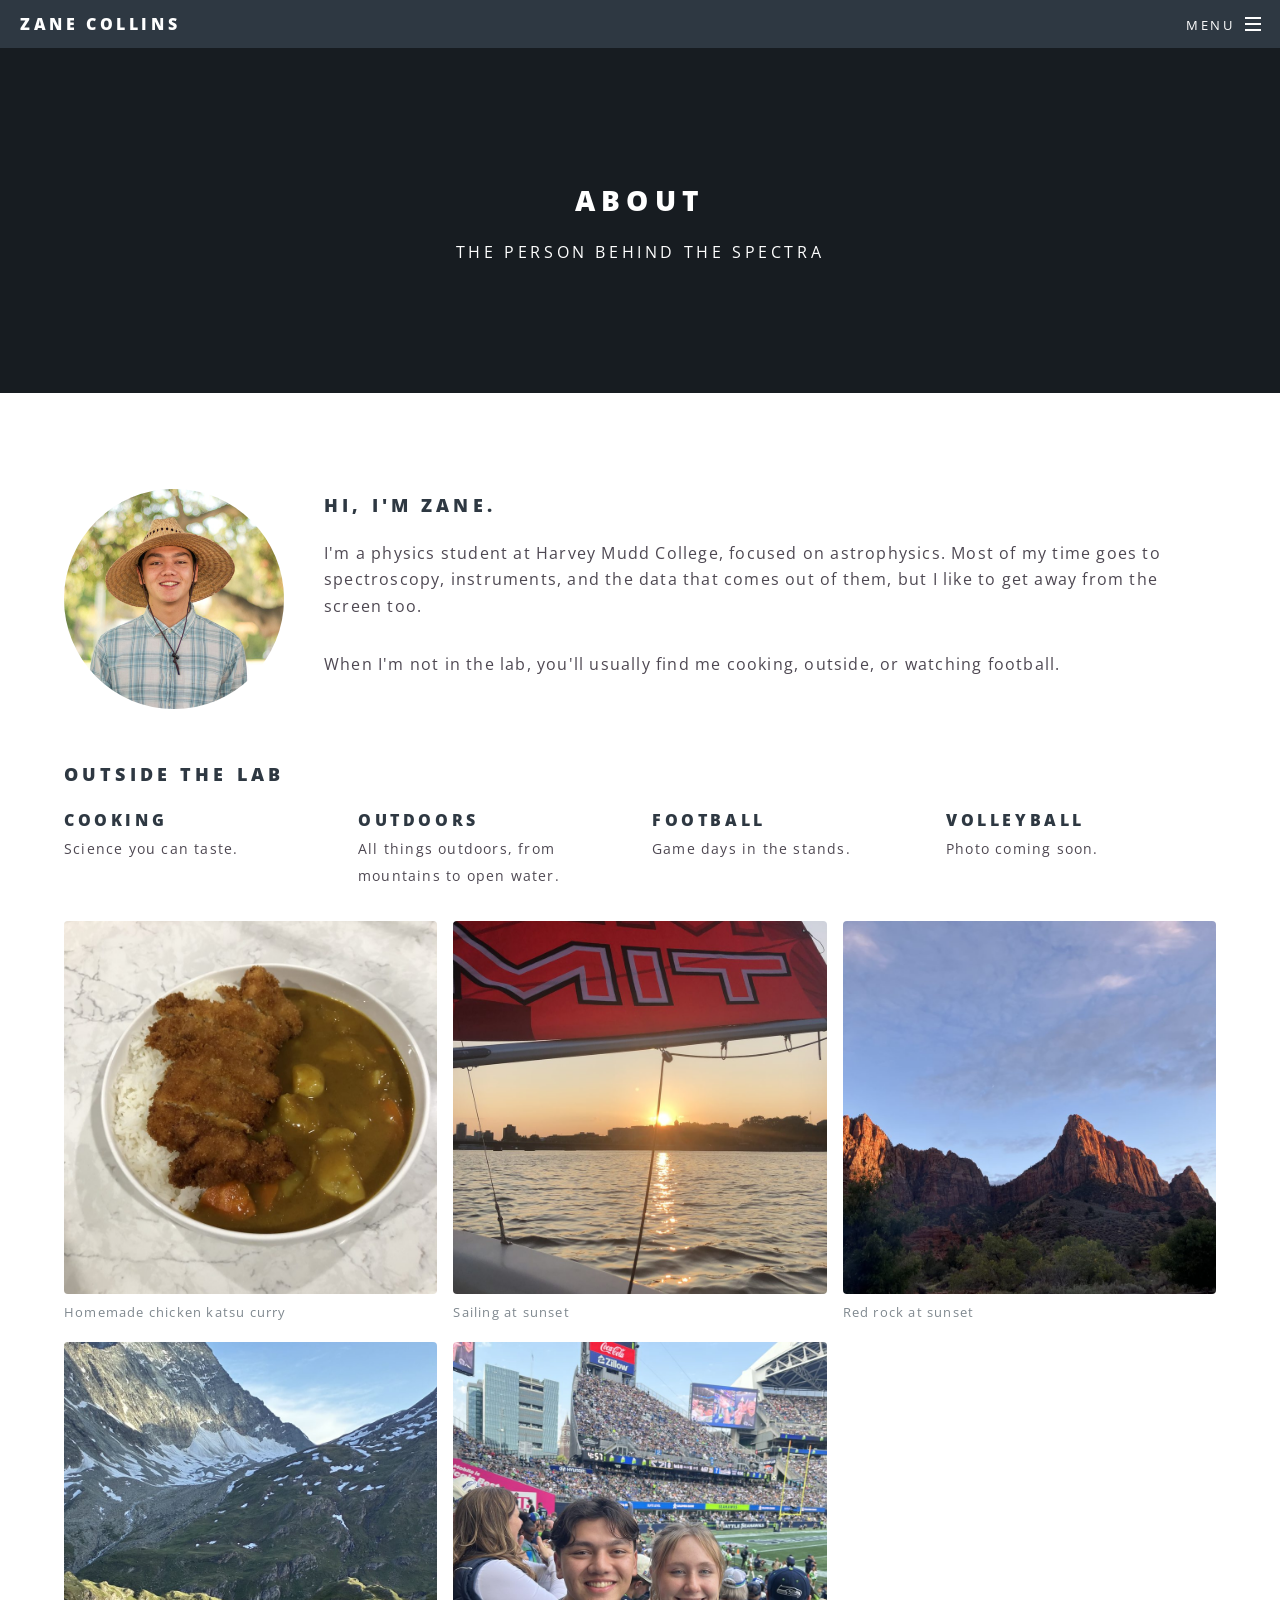
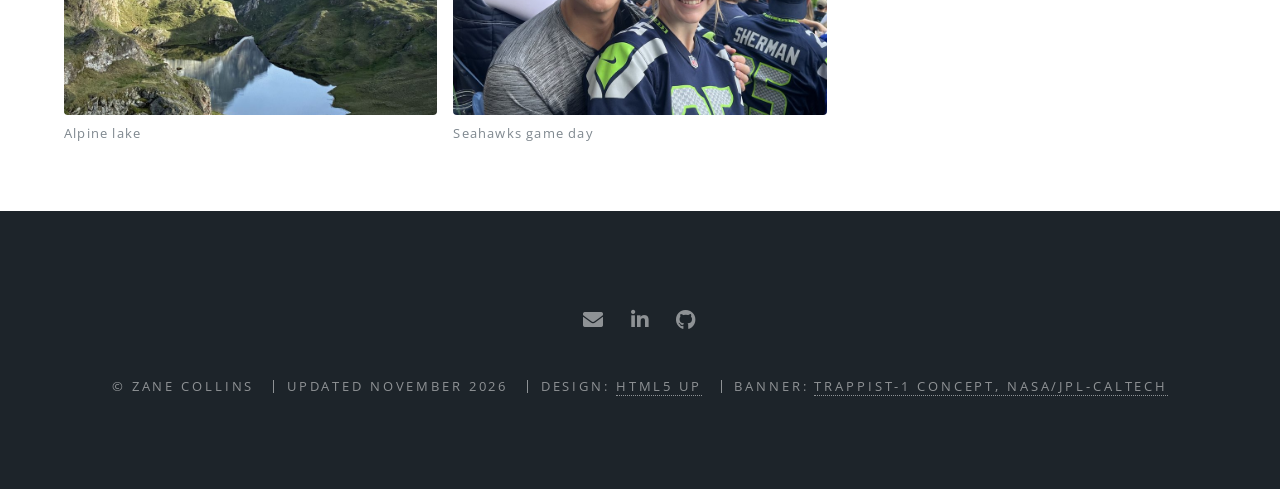
==== about.html @ 80c278b3 "Add About page with headshot, hobbies, and personal photos Co-Authored-By: Claude Opus 5.5 <noreply@" ====
<!DOCTYPE HTML>
<!--
	Spectral by HTML5 UP
	html5up.net | @ajlkn
	Free for personal and commercial use under the CCA 3.0 license (html5up.net/license)
-->
<html lang="en">
	<head>
		<title>About | Zane Collins</title>
		<meta charset="utf-8" />
		<meta name="viewport" content="width=device-width, initial-scale=1" />
		<meta name="description" content="Zane Collins: physics student at Harvey Mudd College. Research and hands-on projects in spectroscopy, instrumentation, and astronomical data analysis." />
		<link rel="stylesheet" href="assets/css/main.css" />
		<link rel="stylesheet" href="assets/css/custom.css" />
		<noscript><link rel="stylesheet" href="assets/css/noscript.css" /></noscript>
	</head>
	<body class="is-preload">

		<div id="page-wrapper">

			<header id="header">
				<h1><a href="index.html">Zane Collins</a></h1>
				<nav id="nav">
					<ul>
						<li class="special">
							<a href="#menu" class="menuToggle"><span>Menu</span></a>
							<div id="menu">
								<ul>
									<li><a href="index.html">Home</a></li>
									<li><a href="about.html">About</a></li>
									<li><a href="research.html">Research</a></li>
									<li><a href="projects.html">Projects</a></li>
									<li><a href="research.html#publications">Publications</a></li>
									<li><a href="projects.html#skills">Skills</a></li>
									<li><a href="files/Zane_Collins_Resume.pdf">Resume (PDF)</a></li>
									<li><a href="index.html#cta">Contact</a></li>
								</ul>
							</div>
						</li>
					</ul>
				</nav>
			</header>

			<article id="main">
				<header>
					<h2>About</h2>
					<p>The person behind the spectra</p>
				</header>
				<section class="wrapper style5">
					<div class="inner">

						<div class="about-intro">
							<span class="image headshot"><img src="img/about/headshot.jpg" alt="Zane Collins" /></span>
							<div>
								<h3>Hi, I'm Zane.</h3>
								<p>I'm a physics student at Harvey Mudd College, focused on astrophysics. Most of my time goes to spectroscopy, instruments, and the data that comes out of them, but I like to get away from the screen too.</p>
								<p>When I'm not in the lab, you'll usually find me cooking, outside, or watching football.</p>
							</div>
						</div>

						<h3>Outside the lab</h3>
						<div class="hobbies">
							<div><h4>Cooking</h4><p>Science you can taste.</p></div>
							<div><h4>Outdoors</h4><p>All things outdoors, from mountains to open water.</p></div>
							<div><h4>Football</h4><p>Game days in the stands.</p></div>
							<div><h4>Volleyball</h4><p>Photo coming soon.</p></div>
						</div>

						<div class="gallery">
							<figure><img src="img/about/katsu-curry.jpg" alt="Homemade chicken katsu curry over rice" /><figcaption>Homemade chicken katsu curry</figcaption></figure>
							<figure><img src="img/about/sailing.jpg" alt="Sailing at sunset" /><figcaption>Sailing at sunset</figcaption></figure>
							<figure><img src="img/about/sunset-peaks.jpg" alt="Red rock peaks at sunset" /><figcaption>Red rock at sunset</figcaption></figure>
							<figure><img src="img/about/alpine-lake.jpg" alt="Alpine lake below a snowy peak" /><figcaption>Alpine lake</figcaption></figure>
							<figure><img style="object-position: 40% 100%" src="img/about/football.jpg" alt="At a Seahawks game" /><figcaption>Seahawks game day</figcaption></figure>
						</div>

					</div>
				</section>
			</article>

		<!-- Footer -->
			<footer id="footer">
				<ul class="icons">
					<li><a href="mailto:zacollins@g.hmc.edu" class="icon solid fa-envelope"><span class="label">Email</span></a></li>
					<li><a href="https://www.linkedin.com/in/zanebcollins" class="icon brands fa-linkedin-in"><span class="label">LinkedIn</span></a></li>
					<li><a href="https://github.com/zanecollins" class="icon brands fa-github"><span class="label">GitHub</span></a></li>
				</ul>
				<ul class="copyright">
					<li>&copy; Zane Collins</li>
					<li>Updated November 2026</li>
					<li>Design: <a href="http://html5up.net">HTML5 UP</a></li>
					<li>Banner: <a href="https://images.nasa.gov/details/PIA21751">TRAPPIST-1 concept, NASA/JPL-Caltech</a></li>
				</ul>
			</footer>

		</div>

		<script src="assets/js/jquery.min.js"></script>
		<script src="assets/js/jquery.scrollex.min.js"></script>
		<script src="assets/js/jquery.scrolly.min.js"></script>
		<script src="assets/js/browser.min.js"></script>
		<script src="assets/js/breakpoints.min.js"></script>
		<script src="assets/js/util.js"></script>
		<script src="assets/js/main.js"></script>

	</body>
</html>
---- assets/css/main.css ----
@import url(fontawesome-all.min.css);
@import url("https://fonts.googleapis.com/css?family=Open+Sans:400,400italic,600,600italic,800,800italic");

/*
	Spectral by HTML5 UP
	html5up.net | @ajlkn
	Free for personal and commercial use under the CCA 3.0 license (html5up.net/license)
*/

html,
body,
div,
span,
applet,
object,
iframe,
h1,
h2,
h3,
h4,
h5,
h6,
p,
blockquote,
pre,
a,
abbr,
acronym,
address,
big,
cite,
code,
del,
dfn,
em,
img,
ins,
kbd,
q,
s,
samp,
small,
strike,
strong,
sub,
sup,
tt,
var,
b,
u,
i,
center,
dl,
dt,
dd,
ol,
ul,
li,
fieldset,
form,
label,
legend,
table,
caption,
tbody,
tfoot,
thead,
tr,
th,
td,
article,
aside,
canvas,
details,
embed,
figure,
figcaption,
footer,
header,
hgroup,
menu,
nav,
output,
ruby,
section,
summary,
time,
mark,
audio,
video {
	margin: 0;
	padding: 0;
	border: 0;
	font-size: 100%;
	font: inherit;
	vertical-align: baseline;
}

article,
aside,
details,
figcaption,
figure,
footer,
header,
hgroup,
menu,
nav,
section {
	display: block;
}

body {
	line-height: 1;
}

ol,
ul {
	list-style: none;
}

blockquote,
q {
	quotes: none;
}

blockquote:before,
blockquote:after,
q:before,
q:after {
	content: '';
	content: none;
}

table {
	border-collapse: collapse;
	border-spacing: 0;
}

body {
	-webkit-text-size-adjust: none;
}

mark {
	background-color: transparent;
	color: inherit;
}

input::-moz-focus-inner {
	border: 0;
	padding: 0;
}

input,
select,
textarea {
	-moz-appearance: none;
	-webkit-appearance: none;
	-ms-appearance: none;
	appearance: none;
}

/* Basic */

@-ms-viewport {
	width: device-width;
}

html {
	box-sizing: border-box;
}

*,
*:before,
*:after {
	box-sizing: inherit;
}

body {
	background: #2e3842;
}

body.is-preload *,
body.is-preload *:before,
body.is-preload *:after {
	-moz-animation: none !important;
	-webkit-animation: none !important;
	-ms-animation: none !important;
	animation: none !important;
	-moz-transition: none !important;
	-webkit-transition: none !important;
	-ms-transition: none !important;
	transition: none !important;
}

body,
input,
select,
textarea {
	color: #fff;
	font-family: "Open Sans", Helvetica, sans-serif;
	font-size: 15pt;
	font-weight: 400;
	letter-spacing: 0.075em;
	line-height: 1.65em;
}

@media screen and (max-width: 1680px) {

	body,
	input,
	select,
	textarea {
		font-size: 13pt;
	}

}

@media screen and (max-width: 1280px) {

	body,
	input,
	select,
	textarea {
		font-size: 12pt;
	}

}

@media screen and (max-width: 736px) {

	body,
	input,
	select,
	textarea {
		font-size: 11pt;
		letter-spacing: 0.0375em;
	}

}

a {
	-moz-transition: color 0.2s ease, border-bottom-color 0.2s ease;
	-webkit-transition: color 0.2s ease, border-bottom-color 0.2s ease;
	-ms-transition: color 0.2s ease, border-bottom-color 0.2s ease;
	transition: color 0.2s ease, border-bottom-color 0.2s ease;
	border-bottom: dotted 1px;
	color: inherit;
	text-decoration: none;
}

a:hover {
	border-bottom-color: transparent;
}

strong,
b {
	color: #fff;
	font-weight: 600;
}

em,
i {
	font-style: italic;
}

p {
	margin: 0 0 2em 0;
}

h1,
h2,
h3,
h4,
h5,
h6 {
	color: #fff;
	font-weight: 800;
	letter-spacing: 0.225em;
	line-height: 1em;
	margin: 0 0 1em 0;
	text-transform: uppercase;
}

h1 a,
h2 a,
h3 a,
h4 a,
h5 a,
h6 a {
	color: inherit;
	text-decoration: none;
}

h2 {
	font-size: 1.35em;
	line-height: 1.75em;
}

@media screen and (max-width: 736px) {

	h2 {
		font-size: 1.1em;
		line-height: 1.65em;
	}

}

h3 {
	font-size: 1.15em;
	line-height: 1.75em;
}

@media screen and (max-width: 736px) {

	h3 {
		font-size: 1em;
		line-height: 1.65em;
	}

}

h4 {
	font-size: 1em;
	line-height: 1.5em;
}

h5 {
	font-size: 0.8em;
	line-height: 1.5em;
}

h6 {
	font-size: 0.7em;
	line-height: 1.5em;
}

sub {
	font-size: 0.8em;
	position: relative;
	top: 0.5em;
}

sup {
	font-size: 0.8em;
	position: relative;
	top: -0.5em;
}

hr {
	border: 0;
	border-bottom: solid 2px #fff;
	margin: 3em 0;
}

hr.major {
	margin: 4.5em 0;
}

blockquote {
	border-left: solid 4px #fff;
	font-style: italic;
	margin: 0 0 2em 0;
	padding: 0.5em 0 0.5em 2em;
}

code {
	background: rgba(144, 144, 144, 0.25);
	border-radius: 3px;
	font-family: "Courier New", monospace;
	font-size: 0.9em;
	letter-spacing: 0;
	margin: 0 0.25em;
	padding: 0.25em 0.65em;
}

pre {
	-webkit-overflow-scrolling: touch;
	font-family: "Courier New", monospace;
	font-size: 0.9em;
	margin: 0 0 2em 0;
}

pre code {
	display: block;
	line-height: 1.75em;
	padding: 1em 1.5em;
	overflow-x: auto;
}

.align-left {
	text-align: left;
}

.align-center {
	text-align: center;
}

.align-right {
	text-align: right;
}

/* Row */

.row {
	display: flex;
	flex-wrap: wrap;
	box-sizing: border-box;
	align-items: stretch;
}

.row>* {
	box-sizing: border-box;
}

.row.gtr-uniform>*> :last-child {
	margin-bottom: 0;
}

.row.aln-left {
	justify-content: flex-start;
}

.row.aln-center {
	justify-content: center;
}

.row.aln-right {
	justify-content: flex-end;
}

.row.aln-top {
	align-items: flex-start;
}

.row.aln-middle {
	align-items: center;
}

.row.aln-bottom {
	align-items: flex-end;
}

.row>.imp {
	order: -1;
}

.row>.col-1 {
	width: 8.33333%;
}

.row>.off-1 {
	margin-left: 8.33333%;
}

.row>.col-2 {
	width: 16.66667%;
}

.row>.off-2 {
	margin-left: 16.66667%;
}

.row>.col-3 {
	width: 25%;
}

.row>.off-3 {
	margin-left: 25%;
}

.row>.col-4 {
	width: 33.33333%;
}

.row>.off-4 {
	margin-left: 33.33333%;
}

.row>.col-5 {
	width: 41.66667%;
}

.row>.off-5 {
	margin-left: 41.66667%;
}

.row>.col-6 {
	width: 50%;
}

.row>.off-6 {
	margin-left: 50%;
}

.row>.col-7 {
	width: 58.33333%;
}

.row>.off-7 {
	margin-left: 58.33333%;
}

.row>.col-8 {
	width: 66.66667%;
}

.row>.off-8 {
	margin-left: 66.66667%;
}

.row>.col-9 {
	width: 75%;
}

.row>.off-9 {
	margin-left: 75%;
}

.row>.col-10 {
	width: 83.33333%;
}

.row>.off-10 {
	margin-left: 83.33333%;
}

.row>.col-11 {
	width: 91.66667%;
}

.row>.off-11 {
	margin-left: 91.66667%;
}

.row>.col-12 {
	width: 100%;
}

.row>.off-12 {
	margin-left: 100%;
}

.row.gtr-0 {
	margin-top: 0;
	margin-left: 0em;
}

.row.gtr-0>* {
	padding: 0 0 0 0em;
}

.row.gtr-0.gtr-uniform {
	margin-top: 0em;
}

.row.gtr-0.gtr-uniform>* {
	padding-top: 0em;
}

.row.gtr-25 {
	margin-top: 0;
	margin-left: -0.375em;
}

.row.gtr-25>* {
	padding: 0 0 0 0.375em;
}

.row.gtr-25.gtr-uniform {
	margin-top: -0.375em;
}

.row.gtr-25.gtr-uniform>* {
	padding-top: 0.375em;
}

.row.gtr-50 {
	margin-top: 0;
	margin-left: -0.75em;
}

.row.gtr-50>* {
	padding: 0 0 0 0.75em;
}

.row.gtr-50.gtr-uniform {
	margin-top: -0.75em;
}

.row.gtr-50.gtr-uniform>* {
	padding-top: 0.75em;
}

.row {
	margin-top: 0;
	margin-left: -1.5em;
}

.row>* {
	padding: 0 0 0 1.5em;
}

.row.gtr-uniform {
	margin-top: -1.5em;
}

.row.gtr-uniform>* {
	padding-top: 1.5em;
}

.row.gtr-150 {
	margin-top: 0;
	margin-left: -2.25em;
}

.row.gtr-150>* {
	padding: 0 0 0 2.25em;
}

.row.gtr-150.gtr-uniform {
	margin-top: -2.25em;
}

.row.gtr-150.gtr-uniform>* {
	padding-top: 2.25em;
}

.row.gtr-200 {
	margin-top: 0;
	margin-left: -3em;
}

.row.gtr-200>* {
	padding: 0 0 0 3em;
}

.row.gtr-200.gtr-uniform {
	margin-top: -3em;
}

.row.gtr-200.gtr-uniform>* {
	padding-top: 3em;
}

@media screen and (max-width: 1680px) {

	.row {
		display: flex;
		flex-wrap: wrap;
		box-sizing: border-box;
		align-items: stretch;
	}

	.row>* {
		box-sizing: border-box;
	}

	.row.gtr-uniform>*> :last-child {
		margin-bottom: 0;
	}

	.row.aln-left {
		justify-content: flex-start;
	}

	.row.aln-center {
		justify-content: center;
	}

	.row.aln-right {
		justify-content: flex-end;
	}

	.row.aln-top {
		align-items: flex-start;
	}

	.row.aln-middle {
		align-items: center;
	}

	.row.aln-bottom {
		align-items: flex-end;
	}

	.row>.imp-xlarge {
		order: -1;
	}

	.row>.col-1-xlarge {
		width: 8.33333%;
	}

	.row>.off-1-xlarge {
		margin-left: 8.33333%;
	}

	.row>.col-2-xlarge {
		width: 16.66667%;
	}

	.row>.off-2-xlarge {
		margin-left: 16.66667%;
	}

	.row>.col-3-xlarge {
		width: 25%;
	}

	.row>.off-3-xlarge {
		margin-left: 25%;
	}

	.row>.col-4-xlarge {
		width: 33.33333%;
	}

	.row>.off-4-xlarge {
		margin-left: 33.33333%;
	}

	.row>.col-5-xlarge {
		width: 41.66667%;
	}

	.row>.off-5-xlarge {
		margin-left: 41.66667%;
	}

	.row>.col-6-xlarge {
		width: 50%;
	}

	.row>.off-6-xlarge {
		margin-left: 50%;
	}

	.row>.col-7-xlarge {
		width: 58.33333%;
	}

	.row>.off-7-xlarge {
		margin-left: 58.33333%;
	}

	.row>.col-8-xlarge {
		width: 66.66667%;
	}

	.row>.off-8-xlarge {
		margin-left: 66.66667%;
	}

	.row>.col-9-xlarge {
		width: 75%;
	}

	.row>.off-9-xlarge {
		margin-left: 75%;
	}

	.row>.col-10-xlarge {
		width: 83.33333%;
	}

	.row>.off-10-xlarge {
		margin-left: 83.33333%;
	}

	.row>.col-11-xlarge {
		width: 91.66667%;
	}

	.row>.off-11-xlarge {
		margin-left: 91.66667%;
	}

	.row>.col-12-xlarge {
		width: 100%;
	}

	.row>.off-12-xlarge {
		margin-left: 100%;
	}

	.row.gtr-0 {
		margin-top: 0;
		margin-left: 0em;
	}

	.row.gtr-0>* {
		padding: 0 0 0 0em;
	}

	.row.gtr-0.gtr-uniform {
		margin-top: 0em;
	}

	.row.gtr-0.gtr-uniform>* {
		padding-top: 0em;
	}

	.row.gtr-25 {
		margin-top: 0;
		margin-left: -0.375em;
	}

	.row.gtr-25>* {
		padding: 0 0 0 0.375em;
	}

	.row.gtr-25.gtr-uniform {
		margin-top: -0.375em;
	}

	.row.gtr-25.gtr-uniform>* {
		padding-top: 0.375em;
	}

	.row.gtr-50 {
		margin-top: 0;
		margin-left: -0.75em;
	}

	.row.gtr-50>* {
		padding: 0 0 0 0.75em;
	}

	.row.gtr-50.gtr-uniform {
		margin-top: -0.75em;
	}

	.row.gtr-50.gtr-uniform>* {
		padding-top: 0.75em;
	}

	.row {
		margin-top: 0;
		margin-left: -1.5em;
	}

	.row>* {
		padding: 0 0 0 1.5em;
	}

	.row.gtr-uniform {
		margin-top: -1.5em;
	}

	.row.gtr-uniform>* {
		padding-top: 1.5em;
	}

	.row.gtr-150 {
		margin-top: 0;
		margin-left: -2.25em;
	}

	.row.gtr-150>* {
		padding: 0 0 0 2.25em;
	}

	.row.gtr-150.gtr-uniform {
		margin-top: -2.25em;
	}

	.row.gtr-150.gtr-uniform>* {
		padding-top: 2.25em;
	}

	.row.gtr-200 {
		margin-top: 0;
		margin-left: -3em;
	}

	.row.gtr-200>* {
		padding: 0 0 0 3em;
	}

	.row.gtr-200.gtr-uniform {
		margin-top: -3em;
	}

	.row.gtr-200.gtr-uniform>* {
		padding-top: 3em;
	}

}

@media screen and (max-width: 1280px) {

	.row {
		display: flex;
		flex-wrap: wrap;
		box-sizing: border-box;
		align-items: stretch;
	}

	.row>* {
		box-sizing: border-box;
	}

	.row.gtr-uniform>*> :last-child {
		margin-bottom: 0;
	}

	.row.aln-left {
		justify-content: flex-start;
	}

	.row.aln-center {
		justify-content: center;
	}

	.row.aln-right {
		justify-content: flex-end;
	}

	.row.aln-top {
		align-items: flex-start;
	}

	.row.aln-middle {
		align-items: center;
	}

	.row.aln-bottom {
		align-items: flex-end;
	}

	.row>.imp-large {
		order: -1;
	}

	.row>.col-1-large {
		width: 8.33333%;
	}

	.row>.off-1-large {
		margin-left: 8.33333%;
	}

	.row>.col-2-large {
		width: 16.66667%;
	}

	.row>.off-2-large {
		margin-left: 16.66667%;
	}

	.row>.col-3-large {
		width: 25%;
	}

	.row>.off-3-large {
		margin-left: 25%;
	}

	.row>.col-4-large {
		width: 33.33333%;
	}

	.row>.off-4-large {
		margin-left: 33.33333%;
	}

	.row>.col-5-large {
		width: 41.66667%;
	}

	.row>.off-5-large {
		margin-left: 41.66667%;
	}

	.row>.col-6-large {
		width: 50%;
	}

	.row>.off-6-large {
		margin-left: 50%;
	}

	.row>.col-7-large {
		width: 58.33333%;
	}

	.row>.off-7-large {
		margin-left: 58.33333%;
	}

	.row>.col-8-large {
		width: 66.66667%;
	}

	.row>.off-8-large {
		margin-left: 66.66667%;
	}

	.row>.col-9-large {
		width: 75%;
	}

	.row>.off-9-large {
		margin-left: 75%;
	}

	.row>.col-10-large {
		width: 83.33333%;
	}

	.row>.off-10-large {
		margin-left: 83.33333%;
	}

	.row>.col-11-large {
		width: 91.66667%;
	}

	.row>.off-11-large {
		margin-left: 91.66667%;
	}

	.row>.col-12-large {
		width: 100%;
	}

	.row>.off-12-large {
		margin-left: 100%;
	}

	.row.gtr-0 {
		margin-top: 0;
		margin-left: 0em;
	}

	.row.gtr-0>* {
		padding: 0 0 0 0em;
	}

	.row.gtr-0.gtr-uniform {
		margin-top: 0em;
	}

	.row.gtr-0.gtr-uniform>* {
		padding-top: 0em;
	}

	.row.gtr-25 {
		margin-top: 0;
		margin-left: -0.375em;
	}

	.row.gtr-25>* {
		padding: 0 0 0 0.375em;
	}

	.row.gtr-25.gtr-uniform {
		margin-top: -0.375em;
	}

	.row.gtr-25.gtr-uniform>* {
		padding-top: 0.375em;
	}

	.row.gtr-50 {
		margin-top: 0;
		margin-left: -0.75em;
	}

	.row.gtr-50>* {
		padding: 0 0 0 0.75em;
	}

	.row.gtr-50.gtr-uniform {
		margin-top: -0.75em;
	}

	.row.gtr-50.gtr-uniform>* {
		padding-top: 0.75em;
	}

	.row {
		margin-top: 0;
		margin-left: -1.5em;
	}

	.row>* {
		padding: 0 0 0 1.5em;
	}

	.row.gtr-uniform {
		margin-top: -1.5em;
	}

	.row.gtr-uniform>* {
		padding-top: 1.5em;
	}

	.row.gtr-150 {
		margin-top: 0;
		margin-left: -2.25em;
	}

	.row.gtr-150>* {
		padding: 0 0 0 2.25em;
	}

	.row.gtr-150.gtr-uniform {
		margin-top: -2.25em;
	}

	.row.gtr-150.gtr-uniform>* {
		padding-top: 2.25em;
	}

	.row.gtr-200 {
		margin-top: 0;
		margin-left: -3em;
	}

	.row.gtr-200>* {
		padding: 0 0 0 3em;
	}

	.row.gtr-200.gtr-uniform {
		margin-top: -3em;
	}

	.row.gtr-200.gtr-uniform>* {
		padding-top: 3em;
	}

}

@media screen and (max-width: 980px) {

	.row {
		display: flex;
		flex-wrap: wrap;
		box-sizing: border-box;
		align-items: stretch;
	}

	.row>* {
		box-sizing: border-box;
	}

	.row.gtr-uniform>*> :last-child {
		margin-bottom: 0;
	}

	.row.aln-left {
		justify-content: flex-start;
	}

	.row.aln-center {
		justify-content: center;
	}

	.row.aln-right {
		justify-content: flex-end;
	}

	.row.aln-top {
		align-items: flex-start;
	}

	.row.aln-middle {
		align-items: center;
	}

	.row.aln-bottom {
		align-items: flex-end;
	}

	.row>.imp-medium {
		order: -1;
	}

	.row>.col-1-medium {
		width: 8.33333%;
	}

	.row>.off-1-medium {
		margin-left: 8.33333%;
	}

	.row>.col-2-medium {
		width: 16.66667%;
	}

	.row>.off-2-medium {
		margin-left: 16.66667%;
	}

	.row>.col-3-medium {
		width: 25%;
	}

	.row>.off-3-medium {
		margin-left: 25%;
	}

	.row>.col-4-medium {
		width: 33.33333%;
	}

	.row>.off-4-medium {
		margin-left: 33.33333%;
	}

	.row>.col-5-medium {
		width: 41.66667%;
	}

	.row>.off-5-medium {
		margin-left: 41.66667%;
	}

	.row>.col-6-medium {
		width: 50%;
	}

	.row>.off-6-medium {
		margin-left: 50%;
	}

	.row>.col-7-medium {
		width: 58.33333%;
	}

	.row>.off-7-medium {
		margin-left: 58.33333%;
	}

	.row>.col-8-medium {
		width: 66.66667%;
	}

	.row>.off-8-medium {
		margin-left: 66.66667%;
	}

	.row>.col-9-medium {
		width: 75%;
	}

	.row>.off-9-medium {
		margin-left: 75%;
	}

	.row>.col-10-medium {
		width: 83.33333%;
	}

	.row>.off-10-medium {
		margin-left: 83.33333%;
	}

	.row>.col-11-medium {
		width: 91.66667%;
	}

	.row>.off-11-medium {
		margin-left: 91.66667%;
	}

	.row>.col-12-medium {
		width: 100%;
	}

	.row>.off-12-medium {
		margin-left: 100%;
	}

	.row.gtr-0 {
		margin-top: 0;
		margin-left: 0em;
	}

	.row.gtr-0>* {
		padding: 0 0 0 0em;
	}

	.row.gtr-0.gtr-uniform {
		margin-top: 0em;
	}

	.row.gtr-0.gtr-uniform>* {
		padding-top: 0em;
	}

	.row.gtr-25 {
		margin-top: 0;
		margin-left: -0.375em;
	}

	.row.gtr-25>* {
		padding: 0 0 0 0.375em;
	}

	.row.gtr-25.gtr-uniform {
		margin-top: -0.375em;
	}

	.row.gtr-25.gtr-uniform>* {
		padding-top: 0.375em;
	}

	.row.gtr-50 {
		margin-top: 0;
		margin-left: -0.75em;
	}

	.row.gtr-50>* {
		padding: 0 0 0 0.75em;
	}

	.row.gtr-50.gtr-uniform {
		margin-top: -0.75em;
	}

	.row.gtr-50.gtr-uniform>* {
		padding-top: 0.75em;
	}

	.row {
		margin-top: 0;
		margin-left: -1.5em;
	}

	.row>* {
		padding: 0 0 0 1.5em;
	}

	.row.gtr-uniform {
		margin-top: -1.5em;
	}

	.row.gtr-uniform>* {
		padding-top: 1.5em;
	}

	.row.gtr-150 {
		margin-top: 0;
		margin-left: -2.25em;
	}

	.row.gtr-150>* {
		padding: 0 0 0 2.25em;
	}

	.row.gtr-150.gtr-uniform {
		margin-top: -2.25em;
	}

	.row.gtr-150.gtr-uniform>* {
		padding-top: 2.25em;
	}

	.row.gtr-200 {
		margin-top: 0;
		margin-left: -3em;
	}

	.row.gtr-200>* {
		padding: 0 0 0 3em;
	}

	.row.gtr-200.gtr-uniform {
		margin-top: -3em;
	}

	.row.gtr-200.gtr-uniform>* {
		padding-top: 3em;
	}

}

@media screen and (max-width: 736px) {

	.row {
		display: flex;
		flex-wrap: wrap;
		box-sizing: border-box;
		align-items: stretch;
	}

	.row>* {
		box-sizing: border-box;
	}

	.row.gtr-uniform>*> :last-child {
		margin-bottom: 0;
	}

	.row.aln-left {
		justify-content: flex-start;
	}

	.row.aln-center {
		justify-content: center;
	}

	.row.aln-right {
		justify-content: flex-end;
	}

	.row.aln-top {
		align-items: flex-start;
	}

	.row.aln-middle {
		align-items: center;
	}

	.row.aln-bottom {
		align-items: flex-end;
	}

	.row>.imp-small {
		order: -1;
	}

	.row>.col-1-small {
		width: 8.33333%;
	}

	.row>.off-1-small {
		margin-left: 8.33333%;
	}

	.row>.col-2-small {
		width: 16.66667%;
	}

	.row>.off-2-small {
		margin-left: 16.66667%;
	}

	.row>.col-3-small {
		width: 25%;
	}

	.row>.off-3-small {
		margin-left: 25%;
	}

	.row>.col-4-small {
		width: 33.33333%;
	}

	.row>.off-4-small {
		margin-left: 33.33333%;
	}

	.row>.col-5-small {
		width: 41.66667%;
	}

	.row>.off-5-small {
		margin-left: 41.66667%;
	}

	.row>.col-6-small {
		width: 50%;
	}

	.row>.off-6-small {
		margin-left: 50%;
	}

	.row>.col-7-small {
		width: 58.33333%;
	}

	.row>.off-7-small {
		margin-left: 58.33333%;
	}

	.row>.col-8-small {
		width: 66.66667%;
	}

	.row>.off-8-small {
		margin-left: 66.66667%;
	}

	.row>.col-9-small {
		width: 75%;
	}

	.row>.off-9-small {
		margin-left: 75%;
	}

	.row>.col-10-small {
		width: 83.33333%;
	}

	.row>.off-10-small {
		margin-left: 83.33333%;
	}

	.row>.col-11-small {
		width: 91.66667%;
	}

	.row>.off-11-small {
		margin-left: 91.66667%;
	}

	.row>.col-12-small {
		width: 100%;
	}

	.row>.off-12-small {
		margin-left: 100%;
	}

	.row.gtr-0 {
		margin-top: 0;
		margin-left: 0em;
	}

	.row.gtr-0>* {
		padding: 0 0 0 0em;
	}

	.row.gtr-0.gtr-uniform {
		margin-top: 0em;
	}

	.row.gtr-0.gtr-uniform>* {
		padding-top: 0em;
	}

	.row.gtr-25 {
		margin-top: 0;
		margin-left: -0.375em;
	}

	.row.gtr-25>* {
		padding: 0 0 0 0.375em;
	}

	.row.gtr-25.gtr-uniform {
		margin-top: -0.375em;
	}

	.row.gtr-25.gtr-uniform>* {
		padding-top: 0.375em;
	}

	.row.gtr-50 {
		margin-top: 0;
		margin-left: -0.75em;
	}

	.row.gtr-50>* {
		padding: 0 0 0 0.75em;
	}

	.row.gtr-50.gtr-uniform {
		margin-top: -0.75em;
	}

	.row.gtr-50.gtr-uniform>* {
		padding-top: 0.75em;
	}

	.row {
		margin-top: 0;
		margin-left: -1.5em;
	}

	.row>* {
		padding: 0 0 0 1.5em;
	}

	.row.gtr-uniform {
		margin-top: -1.5em;
	}

	.row.gtr-uniform>* {
		padding-top: 1.5em;
	}

	.row.gtr-150 {
		margin-top: 0;
		margin-left: -2.25em;
	}

	.row.gtr-150>* {
		padding: 0 0 0 2.25em;
	}

	.row.gtr-150.gtr-uniform {
		margin-top: -2.25em;
	}

	.row.gtr-150.gtr-uniform>* {
		padding-top: 2.25em;
	}

	.row.gtr-200 {
		margin-top: 0;
		margin-left: -3em;
	}

	.row.gtr-200>* {
		padding: 0 0 0 3em;
	}

	.row.gtr-200.gtr-uniform {
		margin-top: -3em;
	}

	.row.gtr-200.gtr-uniform>* {
		padding-top: 3em;
	}

}

@media screen and (max-width: 480px) {

	.row {
		display: flex;
		flex-wrap: wrap;
		box-sizing: border-box;
		align-items: stretch;
	}

	.row>* {
		box-sizing: border-box;
	}

	.row.gtr-uniform>*> :last-child {
		margin-bottom: 0;
	}

	.row.aln-left {
		justify-content: flex-start;
	}

	.row.aln-center {
		justify-content: center;
	}

	.row.aln-right {
		justify-content: flex-end;
	}

	.row.aln-top {
		align-items: flex-start;
	}

	.row.aln-middle {
		align-items: center;
	}

	.row.aln-bottom {
		align-items: flex-end;
	}

	.row>.imp-xsmall {
		order: -1;
	}

	.row>.col-1-xsmall {
		width: 8.33333%;
	}

	.row>.off-1-xsmall {
		margin-left: 8.33333%;
	}

	.row>.col-2-xsmall {
		width: 16.66667%;
	}

	.row>.off-2-xsmall {
		margin-left: 16.66667%;
	}

	.row>.col-3-xsmall {
		width: 25%;
	}

	.row>.off-3-xsmall {
		margin-left: 25%;
	}

	.row>.col-4-xsmall {
		width: 33.33333%;
	}

	.row>.off-4-xsmall {
		margin-left: 33.33333%;
	}

	.row>.col-5-xsmall {
		width: 41.66667%;
	}

	.row>.off-5-xsmall {
		margin-left: 41.66667%;
	}

	.row>.col-6-xsmall {
		width: 50%;
	}

	.row>.off-6-xsmall {
		margin-left: 50%;
	}

	.row>.col-7-xsmall {
		width: 58.33333%;
	}

	.row>.off-7-xsmall {
		margin-left: 58.33333%;
	}

	.row>.col-8-xsmall {
		width: 66.66667%;
	}

	.row>.off-8-xsmall {
		margin-left: 66.66667%;
	}

	.row>.col-9-xsmall {
		width: 75%;
	}

	.row>.off-9-xsmall {
		margin-left: 75%;
	}

	.row>.col-10-xsmall {
		width: 83.33333%;
	}

	.row>.off-10-xsmall {
		margin-left: 83.33333%;
	}

	.row>.col-11-xsmall {
		width: 91.66667%;
	}

	.row>.off-11-xsmall {
		margin-left: 91.66667%;
	}

	.row>.col-12-xsmall {
		width: 100%;
	}

	.row>.off-12-xsmall {
		margin-left: 100%;
	}

	.row.gtr-0 {
		margin-top: 0;
		margin-left: 0em;
	}

	.row.gtr-0>* {
		padding: 0 0 0 0em;
	}

	.row.gtr-0.gtr-uniform {
		margin-top: 0em;
	}

	.row.gtr-0.gtr-uniform>* {
		padding-top: 0em;
	}

	.row.gtr-25 {
		margin-top: 0;
		margin-left: -0.375em;
	}

	.row.gtr-25>* {
		padding: 0 0 0 0.375em;
	}

	.row.gtr-25.gtr-uniform {
		margin-top: -0.375em;
	}

	.row.gtr-25.gtr-uniform>* {
		padding-top: 0.375em;
	}

	.row.gtr-50 {
		margin-top: 0;
		margin-left: -0.75em;
	}

	.row.gtr-50>* {
		padding: 0 0 0 0.75em;
	}

	.row.gtr-50.gtr-uniform {
		margin-top: -0.75em;
	}

	.row.gtr-50.gtr-uniform>* {
		padding-top: 0.75em;
	}

	.row {
		margin-top: 0;
		margin-left: -1.5em;
	}

	.row>* {
		padding: 0 0 0 1.5em;
	}

	.row.gtr-uniform {
		margin-top: -1.5em;
	}

	.row.gtr-uniform>* {
		padding-top: 1.5em;
	}

	.row.gtr-150 {
		margin-top: 0;
		margin-left: -2.25em;
	}

	.row.gtr-150>* {
		padding: 0 0 0 2.25em;
	}

	.row.gtr-150.gtr-uniform {
		margin-top: -2.25em;
	}

	.row.gtr-150.gtr-uniform>* {
		padding-top: 2.25em;
	}

	.row.gtr-200 {
		margin-top: 0;
		margin-left: -3em;
	}

	.row.gtr-200>* {
		padding: 0 0 0 3em;
	}

	.row.gtr-200.gtr-uniform {
		margin-top: -3em;
	}

	.row.gtr-200.gtr-uniform>* {
		padding-top: 3em;
	}

}

/* Section/Article */

section.special,
article.special {
	text-align: center;
}

header p {
	color: rgba(255, 255, 255, 0.5);
	position: relative;
	top: -0.25em;
}

header h3+p {
	font-size: 1.1em;
}

header h4+p,
header h5+p,
header h6+p {
	font-size: 0.9em;
}

header.major {
	margin: 0 0 3.5em 0;
}

header.major h2,
header.major h3,
header.major h4,
header.major h5,
header.major h6 {
	border-bottom: solid 2px #fff;
	display: inline-block;
	padding-bottom: 1em;
	position: relative;
}

header.major h2:after,
header.major h3:after,
header.major h4:after,
header.major h5:after,
header.major h6:after {
	content: '';
	display: block;
	height: 1px;
}

header.major p {
	color: #fff;
	top: 0;
}

@media screen and (max-width: 736px) {

	header.major {
		margin: 0 0 2em 0;
	}

}

@media screen and (max-width: 980px) {

	header br {
		display: none;
	}

}

/* Form */

form {
	margin: 0 0 2em 0;
}

label {
	color: #fff;
	display: block;
	font-size: 0.9em;
	font-weight: 600;
	margin: 0 0 1em 0;
}

input[type="text"],
input[type="password"],
input[type="email"],
select,
textarea {
	-moz-appearance: none;
	-webkit-appearance: none;
	-ms-appearance: none;
	appearance: none;
	background-color: rgba(144, 144, 144, 0.25);
	border-radius: 3px;
	border: none;
	color: inherit;
	display: block;
	outline: 0;
	padding: 0 1em;
	text-decoration: none;
	width: 100%;
}

input[type="text"]:invalid,
input[type="password"]:invalid,
input[type="email"]:invalid,
select:invalid,
textarea:invalid {
	box-shadow: none;
}

input[type="text"]:focus,
input[type="password"]:focus,
input[type="email"]:focus,
select:focus,
textarea:focus {
	box-shadow: 0 0 0 2px #21b2a6;
}

select {
	background-size: 1.25em;
	background-repeat: no-repeat;
	background-position: calc(100% - 1em) center;
	height: 2.75em;
	padding-right: 2.75em;
	text-overflow: ellipsis;
}

select:focus::-ms-value {
	background-color: transparent;
}

select::-ms-expand {
	display: none;
}

input[type="text"],
input[type="password"],
input[type="email"],
select {
	height: 2.75em;
}

textarea {
	padding: 0.75em 1em;
}

input[type="checkbox"],
input[type="radio"] {
	-moz-appearance: none;
	-webkit-appearance: none;
	-ms-appearance: none;
	appearance: none;
	display: block;
	float: left;
	margin-right: -2em;
	opacity: 0;
	width: 1em;
	z-index: -1;
}

input[type="checkbox"]+label,
input[type="radio"]+label {
	text-decoration: none;
	color: #fff;
	cursor: pointer;
	display: inline-block;
	font-size: 1em;
	font-weight: 400;
	padding-left: 2.4em;
	padding-right: 0.75em;
	position: relative;
}

input[type="checkbox"]+label:before,
input[type="radio"]+label:before {
	-moz-osx-font-smoothing: grayscale;
	-webkit-font-smoothing: antialiased;
	display: inline-block;
	font-style: normal;
	font-variant: normal;
	text-rendering: auto;
	line-height: 1;
	text-transform: none !important;
	font-family: 'Font Awesome 5 Free';
	font-weight: 900;
}

input[type="checkbox"]+label:before,
input[type="radio"]+label:before {
	background: rgba(144, 144, 144, 0.25);
	border-radius: 3px;
	content: '';
	display: inline-block;
	font-size: 0.8em;
	height: 2.0625em;
	left: 0;
	line-height: 2.0625em;
	position: absolute;
	text-align: center;
	top: 0;
	width: 2.0625em;
}

input[type="checkbox"]:checked+label:before,
input[type="radio"]:checked+label:before {
	background: #2e3842;
	color: #fff;
	content: '\f00c';
}

input[type="checkbox"]:focus+label:before,
input[type="radio"]:focus+label:before {
	box-shadow: 0 0 0 2px #21b2a6;
}

input[type="checkbox"]+label:before {
	border-radius: 3px;
}

input[type="radio"]+label:before {
	border-radius: 100%;
}

::-webkit-input-placeholder {
	color: rgba(255, 255, 255, 0.5) !important;
	opacity: 1.0;
}

:-moz-placeholder {
	color: rgba(255, 255, 255, 0.5) !important;
	opacity: 1.0;
}

::-moz-placeholder {
	color: rgba(255, 255, 255, 0.5) !important;
	opacity: 1.0;
}

:-ms-input-placeholder {
	color: rgba(255, 255, 255, 0.5) !important;
	opacity: 1.0;
}

/* Box */

.box {
	border-radius: 3px;
	border: solid 2px #fff;
	margin-bottom: 2em;
	padding: 1.5em;
}

.box> :last-child,
.box> :last-child> :last-child,
.box> :last-child> :last-child> :last-child {
	margin-bottom: 0;
}

.box.alt {
	border: 0;
	border-radius: 0;
	padding: 0;
}

/* Icon */

.icon {
	text-decoration: none;
	border-bottom: none;
	position: relative;
}

.icon:before {
	-moz-osx-font-smoothing: grayscale;
	-webkit-font-smoothing: antialiased;
	display: inline-block;
	font-style: normal;
	font-variant: normal;
	text-rendering: auto;
	line-height: 1;
	text-transform: none !important;
	font-family: 'Font Awesome 5 Free';
	font-weight: 400;
}

.icon>.label {
	display: none;
}

.icon:before {
	line-height: inherit;
}

.icon.solid:before {
	font-weight: 900;
}

.icon.brands:before {
	font-family: 'Font Awesome 5 Brands';
}

.icon.major {
	-moz-transform: rotate(-45deg);
	-webkit-transform: rotate(-45deg);
	-ms-transform: rotate(-45deg);
	transform: rotate(-45deg);
	border-radius: 3px;
	border: solid 2px #fff;
	display: inline-block;
	font-size: 1.35em;
	height: calc(3em + 2px);
	line-height: 3em;
	text-align: center;
	width: calc(3em + 2px);
}

.icon.major:before {
	-moz-transform: rotate(45deg);
	-webkit-transform: rotate(45deg);
	-ms-transform: rotate(45deg);
	transform: rotate(45deg);
	display: inline-block;
	font-size: 1.5em;
}

@media screen and (max-width: 736px) {

	.icon.major {
		font-size: 1em;
	}

}

.icon.style1 {
	color: #00ffcc;
}

.icon.style2 {
	color: #00f0ff;
}

.icon.style3 {
	color: #76ddff;
}

/* Image */

.image {
	border-radius: 3px;
	border: 0;
	display: inline-block;
	position: relative;
}

.image img {
	border-radius: 3px;
	display: block;
}

.image.left {
	float: left;
	margin: 0 2em 2em 0;
	top: 0.25em;
}

.image.right {
	float: right;
	margin: 0 0 2em 2em;
	top: 0.25em;
}

.image.left,
.image.right {
	max-width: 40%;
}

.image.left img,
.image.right img {
	width: 100%;
}

.image.fit {
	display: block;
	margin: 0 0 2em 0;
	width: 100%;
}

.image.fit img {
	width: 100%;
}

/* List */

ol {
	list-style: decimal;
	margin: 0 0 2em 0;
	padding-left: 1.25em;
}

ol li {
	padding-left: 0.25em;
}

ul {
	list-style: disc;
	margin: 0 0 2em 0;
	padding-left: 1em;
}

ul li {
	padding-left: 0.5em;
}

ul.alt {
	list-style: none;
	padding-left: 0;
}

ul.alt li {
	border-top: solid 1px #fff;
	padding: 0.5em 0;
}

ul.alt li:first-child {
	border-top: 0;
	padding-top: 0;
}

dl {
	margin: 0 0 2em 0;
}

/* Actions */

ul.actions {
	display: -moz-flex;
	display: -webkit-flex;
	display: -ms-flex;
	display: flex;
	cursor: default;
	list-style: none;
	margin-left: -1em;
	padding-left: 0;
}

ul.actions li {
	padding: 0 0 0 1em;
	vertical-align: middle;
}

ul.actions.special {
	-moz-justify-content: center;
	-webkit-justify-content: center;
	-ms-justify-content: center;
	justify-content: center;
	width: 100%;
	margin-left: 0;
}

ul.actions.special li:first-child {
	padding-left: 0;
}

ul.actions.stacked {
	-moz-flex-direction: column;
	-webkit-flex-direction: column;
	-ms-flex-direction: column;
	flex-direction: column;
	margin-left: 0;
}

ul.actions.stacked li {
	padding: 1em 0 0 0;
}

ul.actions.stacked li:first-child {
	padding-top: 0;
}

ul.actions.fit {
	width: calc(100% + 1em);
}

ul.actions.fit li {
	-moz-flex-grow: 1;
	-webkit-flex-grow: 1;
	-ms-flex-grow: 1;
	flex-grow: 1;
	-moz-flex-shrink: 1;
	-webkit-flex-shrink: 1;
	-ms-flex-shrink: 1;
	flex-shrink: 1;
	width: 100%;
}

ul.actions.fit li>* {
	width: 100%;
}

ul.actions.fit.stacked {
	width: 100%;
}

@media screen and (max-width: 480px) {

	ul.actions:not(.fixed) {
		-moz-flex-direction: column;
		-webkit-flex-direction: column;
		-ms-flex-direction: column;
		flex-direction: column;
		margin-left: 0;
		width: 100% !important;
	}

	ul.actions:not(.fixed) li {
		-moz-flex-grow: 1;
		-webkit-flex-grow: 1;
		-ms-flex-grow: 1;
		flex-grow: 1;
		-moz-flex-shrink: 1;
		-webkit-flex-shrink: 1;
		-ms-flex-shrink: 1;
		flex-shrink: 1;
		padding: 1em 0 0 0;
		text-align: center;
		width: 100%;
	}

	ul.actions:not(.fixed) li>* {
		width: 100%;
	}

	ul.actions:not(.fixed) li:first-child {
		padding-top: 0;
	}

	ul.actions:not(.fixed) li input[type="submit"],
	ul.actions:not(.fixed) li input[type="reset"],
	ul.actions:not(.fixed) li input[type="button"],
	ul.actions:not(.fixed) li button,
	ul.actions:not(.fixed) li .button {
		width: 100%;
	}

	ul.actions:not(.fixed) li input[type="submit"].icon:before,
	ul.actions:not(.fixed) li input[type="reset"].icon:before,
	ul.actions:not(.fixed) li input[type="button"].icon:before,
	ul.actions:not(.fixed) li button.icon:before,
	ul.actions:not(.fixed) li .button.icon:before {
		margin-left: -0.5em;
	}

}

/* Icons */

ul.icons {
	cursor: default;
	list-style: none;
	padding-left: 0;
}

ul.icons li {
	display: inline-block;
	padding: 0 1em 0 0;
}

ul.icons li:last-child {
	padding-right: 0 !important;
}

ul.icons.major {
	padding: 1em 0;
}

ul.icons.major li {
	padding-right: 3.5em;
}

@media screen and (max-width: 736px) {

	ul.icons.major li {
		padding: 0 1em !important;
	}

}

/* Table */

.table-wrapper {
	-webkit-overflow-scrolling: touch;
	overflow-x: auto;
}

table {
	margin: 0 0 2em 0;
	width: 100%;
}

table tbody tr {
	border: solid 1px #fff;
	border-left: 0;
	border-right: 0;
}

table tbody tr:nth-child(2n + 1) {
	background-color: rgba(144, 144, 144, 0.25);
}

table td {
	padding: 0.75em 0.75em;
}

table th {
	color: #fff;
	font-size: 0.9em;
	font-weight: 600;
	padding: 0 0.75em 0.75em 0.75em;
	text-align: left;
}

table thead {
	border-bottom: solid 2px #fff;
}

table tfoot {
	border-top: solid 2px #fff;
}

table.alt {
	border-collapse: separate;
}

table.alt tbody tr td {
	border: solid 1px #fff;
	border-left-width: 0;
	border-top-width: 0;
}

table.alt tbody tr td:first-child {
	border-left-width: 1px;
}

table.alt tbody tr:first-child td {
	border-top-width: 1px;
}

table.alt thead {
	border-bottom: 0;
}

table.alt tfoot {
	border-top: 0;
}

/* Button */

input[type="submit"],
input[type="reset"],
input[type="button"],
button,
.button {
	-moz-appearance: none;
	-webkit-appearance: none;
	-ms-appearance: none;
	appearance: none;
	-moz-transition: background-color 0.2s ease-in-out, color 0.2s ease-in-out;
	-webkit-transition: background-color 0.2s ease-in-out, color 0.2s ease-in-out;
	-ms-transition: background-color 0.2s ease-in-out, color 0.2s ease-in-out;
	transition: background-color 0.2s ease-in-out, color 0.2s ease-in-out;
	background-color: transparent;
	border-radius: 3px;
	border: 0;
	box-shadow: inset 0 0 0 2px #fff;
	color: #fff;
	cursor: pointer;
	display: inline-block;
	font-size: 0.8em;
	font-weight: 600;
	height: 3.125em;
	letter-spacing: 0.225em;
	line-height: 3.125em;
	max-width: 30em;
	padding: 0 2.75em;
	text-align: center;
	text-decoration: none;
	text-transform: uppercase;
	white-space: nowrap;
	overflow: hidden;
	text-overflow: ellipsis;
}

input[type="submit"]:hover,
input[type="reset"]:hover,
input[type="button"]:hover,
button:hover,
.button:hover {
	background-color: rgba(144, 144, 144, 0.25);
}

input[type="submit"]:active,
input[type="reset"]:active,
input[type="button"]:active,
button:active,
.button:active {
	background-color: rgba(144, 144, 144, 0.5);
}

input[type="submit"].icon:before,
input[type="reset"].icon:before,
input[type="button"].icon:before,
button.icon:before,
.button.icon:before {
	margin-right: 0.5em;
}

input[type="submit"].fit,
input[type="reset"].fit,
input[type="button"].fit,
button.fit,
.button.fit {
	width: 100%;
}

input[type="submit"].small,
input[type="reset"].small,
input[type="button"].small,
button.small,
.button.small {
	font-size: 0.8em;
}

input[type="submit"].large,
input[type="reset"].large,
input[type="button"].large,
button.large,
.button.large {
	font-size: 1.35em;
}

input[type="submit"].primary,
input[type="reset"].primary,
input[type="button"].primary,
button.primary,
.button.primary {
	background-color: #ab3d2f;
	box-shadow: none !important;
	color: #ffffff !important;
}

input[type="submit"].primary:hover,
input[type="reset"].primary:hover,
input[type="button"].primary:hover,
button.primary:hover,
.button.primary:hover {
	background-color: #ef5e4a !important;
}

input[type="submit"].primary:active,
input[type="reset"].primary:active,
input[type="button"].primary:active,
button.primary:active,
.button.primary:active {
	background-color: #eb341c !important;
}

input[type="submit"].disabled,
input[type="submit"]:disabled,
input[type="reset"].disabled,
input[type="reset"]:disabled,
input[type="button"].disabled,
input[type="button"]:disabled,
button.disabled,
button:disabled,
.button.disabled,
.button:disabled {
	pointer-events: none;
	opacity: 0.25;
}

@media screen and (max-width: 736px) {

	input[type="submit"],
	input[type="reset"],
	input[type="button"],
	button,
	.button {
		height: 3.75em;
		line-height: 3.75em;
	}

}

/* Features */

.features {
	display: -moz-flex;
	display: -webkit-flex;
	display: -ms-flex;
	display: flex;
	-moz-flex-wrap: wrap;
	-webkit-flex-wrap: wrap;
	-ms-flex-wrap: wrap;
	flex-wrap: wrap;
	-moz-justify-content: center;
	-webkit-justify-content: center;
	-ms-justify-content: center;
	justify-content: center;
	list-style: none;
	padding: 0;
	width: 100%;
}

.features li {
	padding: 4em 4em 2em 6em;
	display: block;
	position: relative;
	text-align: left;
	width: 50%;
}

.features li:nth-child(1) {
	background-color: rgba(0, 0, 0, 0.05);
}

.features li:nth-child(2) {
	background-color: rgba(0, 0, 0, 0.10);
}

.features li:nth-child(3) {
	background-color: rgba(0, 0, 0, 0.15);
}

.features li:nth-child(4) {
	background-color: rgba(0, 0, 0, 0.20);
}

.features li:nth-child(5) {
	background-color: rgba(0, 0, 0, 0.25);
}

.features li:nth-child(6) {
	background-color: rgba(0, 0, 0, 0.30);
}

.features li:nth-child(7) {
	background-color: rgba(0, 0, 0, 0.35);
}

.features li:nth-child(8) {
	background-color: rgba(0, 0, 0, 0.45);
}

.features li:nth-child(9) {
	background-color: rgba(0, 0, 0, 0.50);
}

.features li:nth-child(10) {
	background-color: rgba(0, 0, 0, 0.55);
}


.features li:before {
	display: block;
	color: #00ffcc;
	position: absolute;
	left: 1.75em;
	top: 2.75em;
	font-size: 1.5em;
}

.features li:nth-child(1) {
	border-top-left-radius: 3px;
}

.features li:nth-child(2) {
	border-top-right-radius: 3px;
}

.features li:nth-last-child(1) {
	border-bottom-right-radius: 3px;
}

.features li:nth-last-child(2) {
	border-bottom-left-radius: 3px;
}

@media screen and (max-width: 980px) {

	.features li {
		padding: 3em 2em 1em 2em;
		text-align: center;
	}

	.features li:before {
		left: 0;
		margin: 0 0 1em 0;
		position: relative;
		top: 0;
	}

}

@media screen and (max-width: 736px) {

	.features li {
		padding: 3em 0 1em 0;
		background-color: transparent !important;
		border-top: solid 2px #fff;
		width: 100%;
	}

	.features li:first-child {
		border-top: 0;
	}

}

/* Spotlight */

.spotlight {
	-moz-align-items: center;
	-webkit-align-items: center;
	-ms-align-items: center;
	align-items: center;
	display: -moz-flex;
	display: -webkit-flex;
	display: -ms-flex;
	display: flex;
}

.spotlight .image {
	-moz-order: 1;
	-webkit-order: 1;
	-ms-order: 1;
	order: 1;
	border-radius: 0;
	width: 40%;
}

.spotlight .image img {
	border-radius: 0;
	width: 100%;
}

.spotlight .content {
	padding: 2em 4em 0.1em 4em;
	-moz-order: 2;
	-webkit-order: 2;
	-ms-order: 2;
	order: 2;
	max-width: 48em;
	width: 60%;
}

.spotlight:nth-child(2n) {
	-moz-flex-direction: row-reverse;
	-webkit-flex-direction: row-reverse;
	-ms-flex-direction: row-reverse;
	flex-direction: row-reverse;
}

.spotlight:nth-child(1) {
	background-color: rgba(0, 0, 0, 0.075);
}

.spotlight:nth-child(2) {
	background-color: rgba(0, 0, 0, 0.15);
}

.spotlight:nth-child(3) {
	background-color: rgba(0, 0, 0, 0.225);
}

.spotlight:nth-child(4) {
	background-color: rgba(0, 0, 0, 0.3);
}

.spotlight:nth-child(5) {
	background-color: rgba(0, 0, 0, 0.375);
}

.spotlight:nth-child(6) {
	background-color: rgba(0, 0, 0, 0.45);
}

.spotlight:nth-child(7) {
	background-color: rgba(0, 0, 0, 0.525);
}

.spotlight:nth-child(8) {
	background-color: rgba(0, 0, 0, 0.6);
}

.spotlight:nth-child(9) {
	background-color: rgba(0, 0, 0, 0.675);
}

.spotlight:nth-child(10) {
	background-color: rgba(0, 0, 0, 0.75);
}

@media screen and (max-width: 1280px) {

	.spotlight .image {
		width: 45%;
	}

	.spotlight .content {
		width: 55%;
	}

}

@media screen and (max-width: 980px) {

	.spotlight {
		display: block;
	}

	.spotlight br {
		display: none;
	}

	.spotlight .image {
		width: 100%;
	}

	.spotlight .content {
		padding: 4em 3em 2em 3em;
		max-width: none;
		text-align: center;
		width: 100%;
	}

}

@media screen and (max-width: 736px) {

	.spotlight .content {
		padding: 3em 2em 1em 2em;
	}

}

.spotlight .actions {
	margin-top: 1.5em;
}

/* Wrapper */

.wrapper {
	padding: 6em 0 4em 0;
}

.wrapper>.inner {
	width: 60em;
	margin: 0 auto;
}

@media screen and (max-width: 1280px) {

	.wrapper>.inner {
		width: 90%;
	}

}

@media screen and (max-width: 980px) {

	.wrapper>.inner {
		width: 100%;
	}

}

.wrapper.alt {
	padding: 0;
}

.wrapper.style1 {
	background-color: #21b2a6;
	color: #c8ece9;
}

.wrapper.style1 strong,
.wrapper.style1 b {
	color: #ffffff;
}

.wrapper.style1 h2,
.wrapper.style1 h3,
.wrapper.style1 h4,
.wrapper.style1 h5,
.wrapper.style1 h6 {
	color: #ffffff;
}

.wrapper.style1 hr {
	border-color: rgba(0, 0, 0, 0.125);
}

.wrapper.style1 blockquote {
	border-color: rgba(0, 0, 0, 0.125);
}

.wrapper.style1 code {
	background: rgba(255, 255, 255, 0.075);
}

.wrapper.style1 header p {
	color: #a6e0db;
}

.wrapper.style1 header.major h2,
.wrapper.style1 header.major h3,
.wrapper.style1 header.major h4,
.wrapper.style1 header.major h5,
.wrapper.style1 header.major h6 {
	border-color: rgba(0, 0, 0, 0.125);
}

.wrapper.style1 header.major p {
	color: #c8ece9;
}

.wrapper.style1 label {
	color: #ffffff;
}

.wrapper.style1 input[type="text"],
.wrapper.style1 input[type="password"],
.wrapper.style1 input[type="email"],
.wrapper.style1 select,
.wrapper.style1 textarea {
	background-color: rgba(255, 255, 255, 0.075);
}

.wrapper.style1 select {
	background-image: url("data:image/svg+xml;charset=utf8,%3Csvg xmlns='http://www.w3.org/2000/svg' width='40' height='40' preserveAspectRatio='none' viewBox='0 0 40 40'%3E%3Cpath d='M9.4,12.3l10.4,10.4l10.4-10.4c0.2-0.2,0.5-0.4,0.9-0.4c0.3,0,0.6,0.1,0.9,0.4l3.3,3.3c0.2,0.2,0.4,0.5,0.4,0.9 c0,0.4-0.1,0.6-0.4,0.9L20.7,31.9c-0.2,0.2-0.5,0.4-0.9,0.4c-0.3,0-0.6-0.1-0.9-0.4L4.3,17.3c-0.2-0.2-0.4-0.5-0.4-0.9 c0-0.4,0.1-0.6,0.4-0.9l3.3-3.3c0.2-0.2,0.5-0.4,0.9-0.4S9.1,12.1,9.4,12.3z' fill='rgba(0, 0, 0, 0.125)' /%3E%3C/svg%3E");
}

.wrapper.style1 select option {
	color: #ffffff;
	background: #21b2a6;
}

.wrapper.style1 input[type="checkbox"]+label,
.wrapper.style1 input[type="radio"]+label {
	color: #c8ece9;
}

.wrapper.style1 input[type="checkbox"]+label:before,
.wrapper.style1 input[type="radio"]+label:before {
	background: rgba(255, 255, 255, 0.075);
}

.wrapper.style1 input[type="checkbox"]:checked+label:before,
.wrapper.style1 input[type="radio"]:checked+label:before {
	background: #ffffff;
	color: #21b2a6;
}

.wrapper.style1 ::-webkit-input-placeholder {
	color: #a6e0db !important;
}

.wrapper.style1 :-moz-placeholder {
	color: #a6e0db !important;
}

.wrapper.style1 ::-moz-placeholder {
	color: #a6e0db !important;
}

.wrapper.style1 :-ms-input-placeholder {
	color: #a6e0db !important;
}

.wrapper.style1 .formerize-placeholder {
	color: #a6e0db !important;
}

.wrapper.style1 .icon.major {
	border-color: rgba(0, 0, 0, 0.125);
}

.wrapper.style1 ul.alt li {
	border-color: rgba(0, 0, 0, 0.125);
}

.wrapper.style1 table tbody tr {
	border-color: rgba(0, 0, 0, 0.125);
}

.wrapper.style1 table tbody tr:nth-child(2n + 1) {
	background-color: rgba(255, 255, 255, 0.075);
}

.wrapper.style1 table th {
	color: #ffffff;
}

.wrapper.style1 table thead {
	border-color: rgba(0, 0, 0, 0.125);
}

.wrapper.style1 table tfoot {
	border-color: rgba(0, 0, 0, 0.125);
}

.wrapper.style1 table.alt tbody tr td {
	border-color: rgba(0, 0, 0, 0.125);
}

.wrapper.style1 input[type="submit"],
.wrapper.style1 input[type="reset"],
.wrapper.style1 input[type="button"],
.wrapper.style1 button,
.wrapper.style1 .button {
	box-shadow: inset 0 0 0 2px rgba(0, 0, 0, 0.125);
	color: #ffffff;
}

.wrapper.style1 input[type="submit"]:hover,
.wrapper.style1 input[type="reset"]:hover,
.wrapper.style1 input[type="button"]:hover,
.wrapper.style1 button:hover,
.wrapper.style1 .button:hover {
	background-color: rgba(255, 255, 255, 0.075);
}

.wrapper.style1 input[type="submit"]:active,
.wrapper.style1 input[type="reset"]:active,
.wrapper.style1 input[type="button"]:active,
.wrapper.style1 button:active,
.wrapper.style1 .button:active {
	background-color: rgba(255, 255, 255, 0.2);
}

@media screen and (max-width: 736px) {

	.wrapper.style1 .features li {
		border-top-color: rgba(0, 0, 0, 0.125);
	}

}

.wrapper.style2 {
	background-color: #2e3842;
}

.wrapper.style3 {
	background-color: #6f72aa;
	color: #d3d4e4;
}

/*#505393*/

.wrapper.style3 strong,
.wrapper.style3 b {
	color: #ffffff;
}

.wrapper.style3 h2,
.wrapper.style3 h3,
.wrapper.style3 h4,
.wrapper.style3 h5,
.wrapper.style3 h6 {
	color: #ffffff;
}

.wrapper.style3 hr {
	border-color: rgba(0, 0, 0, 0.125);
}

.wrapper.style3 blockquote {
	border-color: rgba(0, 0, 0, 0.125);
}

.wrapper.style3 code {
	background: rgba(255, 255, 255, 0.075);
}

.wrapper.style3 header p {
	color: #b9bad4;
}

.wrapper.style3 header.major h2,
.wrapper.style3 header.major h3,
.wrapper.style3 header.major h4,
.wrapper.style3 header.major h5,
.wrapper.style3 header.major h6 {
	border-color: rgba(0, 0, 0, 0.125);
}

.wrapper.style3 header.major p {
	color: #d3d4e4;
}

.wrapper.style3 label {
	color: #ffffff;
}

.wrapper.style3 input[type="text"],
.wrapper.style3 input[type="password"],
.wrapper.style3 input[type="email"],
.wrapper.style3 select,
.wrapper.style3 textarea {
	background-color: rgba(255, 255, 255, 0.075);
}

.wrapper.style3 select {
	background-image: url("data:image/svg+xml;charset=utf8,%3Csvg xmlns='http://www.w3.org/2000/svg' width='40' height='40' preserveAspectRatio='none' viewBox='0 0 40 40'%3E%3Cpath d='M9.4,12.3l10.4,10.4l10.4-10.4c0.2-0.2,0.5-0.4,0.9-0.4c0.3,0,0.6,0.1,0.9,0.4l3.3,3.3c0.2,0.2,0.4,0.5,0.4,0.9 c0,0.4-0.1,0.6-0.4,0.9L20.7,31.9c-0.2,0.2-0.5,0.4-0.9,0.4c-0.3,0-0.6-0.1-0.9-0.4L4.3,17.3c-0.2-0.2-0.4-0.5-0.4-0.9 c0-0.4,0.1-0.6,0.4-0.9l3.3-3.3c0.2-0.2,0.5-0.4,0.9-0.4S9.1,12.1,9.4,12.3z' fill='rgba(0, 0, 0, 0.125)' /%3E%3C/svg%3E");
}

.wrapper.style3 select option {
	color: #ffffff;
	background: #505393;
}

.wrapper.style3 input[type="checkbox"]+label,
.wrapper.style3 input[type="radio"]+label {
	color: #d3d4e4;
}

.wrapper.style3 input[type="checkbox"]+label:before,
.wrapper.style3 input[type="radio"]+label:before {
	background: rgba(255, 255, 255, 0.075);
}

.wrapper.style3 input[type="checkbox"]:checked+label:before,
.wrapper.style3 input[type="radio"]:checked+label:before {
	background: #ffffff;
	color: #505393;
}

.wrapper.style3 ::-webkit-input-placeholder {
	color: #b9bad4 !important;
}

.wrapper.style3 :-moz-placeholder {
	color: #b9bad4 !important;
}

.wrapper.style3 ::-moz-placeholder {
	color: #b9bad4 !important;
}

.wrapper.style3 :-ms-input-placeholder {
	color: #b9bad4 !important;
}

.wrapper.style3 .formerize-placeholder {
	color: #b9bad4 !important;
}

.wrapper.style3 .icon.major {
	border-color: rgba(0, 0, 0, 0.125);
}

.wrapper.style3 ul.alt li {
	border-color: rgba(0, 0, 0, 0.125);
}

.wrapper.style3 table tbody tr {
	border-color: rgba(0, 0, 0, 0.125);
}

.wrapper.style3 table tbody tr:nth-child(2n + 1) {
	background-color: rgba(255, 255, 255, 0.075);
}

.wrapper.style3 table th {
	color: #ffffff;
}

.wrapper.style3 table thead {
	border-color: rgba(0, 0, 0, 0.125);
}

.wrapper.style3 table tfoot {
	border-color: rgba(0, 0, 0, 0.125);
}

.wrapper.style3 table.alt tbody tr td {
	border-color: rgba(0, 0, 0, 0.125);
}

.wrapper.style3 input[type="submit"],
.wrapper.style3 input[type="reset"],
.wrapper.style3 input[type="button"],
.wrapper.style3 button,
.wrapper.style3 .button {
	box-shadow: inset 0 0 0 2px rgba(0, 0, 0, 0.125);
	color: #ffffff;
}

.wrapper.style3 input[type="submit"]:hover,
.wrapper.style3 input[type="reset"]:hover,
.wrapper.style3 input[type="button"]:hover,
.wrapper.style3 button:hover,
.wrapper.style3 .button:hover {
	background-color: rgba(255, 255, 255, 0.075);
}

.wrapper.style3 input[type="submit"]:active,
.wrapper.style3 input[type="reset"]:active,
.wrapper.style3 input[type="button"]:active,
.wrapper.style3 button:active,
.wrapper.style3 .button:active {
	background-color: rgba(255, 255, 255, 0.2);
}

@media screen and (max-width: 736px) {

	.wrapper.style3 .features li {
		border-top-color: rgba(0, 0, 0, 0.125);
	}

}

.wrapper.style4 {
	background-color: transparent;
}

.wrapper.style5 {
	background-color: #ffffff;
	color: #4E4852;
}

.wrapper.style5 strong,
.wrapper.style5 b {
	color: #2E3842;
}

.wrapper.style5 h2,
.wrapper.style5 h3,
.wrapper.style5 h4,
.wrapper.style5 h5,
.wrapper.style5 h6 {
	color: #2E3842;
}

.wrapper.style5 hr {
	border-color: #dfdfdf;
}

.wrapper.style5 blockquote {
	border-color: #dfdfdf;
}

.wrapper.style5 code {
	background: rgba(0, 0, 0, 0.0375);
}

.wrapper.style5 header p {
	color: #8E8892;
}

.wrapper.style5 header.major h2,
.wrapper.style5 header.major h3,
.wrapper.style5 header.major h4,
.wrapper.style5 header.major h5,
.wrapper.style5 header.major h6 {
	border-color: #dfdfdf;
}

.wrapper.style5 header.major p {
	color: #4E4852;
}

.wrapper.style5 label {
	color: #2E3842;
}

.wrapper.style5 input[type="text"],
.wrapper.style5 input[type="password"],
.wrapper.style5 input[type="email"],
.wrapper.style5 select,
.wrapper.style5 textarea {
	background-color: rgba(0, 0, 0, 0.0375);
}

.wrapper.style5 select {
	background-image: url("data:image/svg+xml;charset=utf8,%3Csvg xmlns='http://www.w3.org/2000/svg' width='40' height='40' preserveAspectRatio='none' viewBox='0 0 40 40'%3E%3Cpath d='M9.4,12.3l10.4,10.4l10.4-10.4c0.2-0.2,0.5-0.4,0.9-0.4c0.3,0,0.6,0.1,0.9,0.4l3.3,3.3c0.2,0.2,0.4,0.5,0.4,0.9 c0,0.4-0.1,0.6-0.4,0.9L20.7,31.9c-0.2,0.2-0.5,0.4-0.9,0.4c-0.3,0-0.6-0.1-0.9-0.4L4.3,17.3c-0.2-0.2-0.4-0.5-0.4-0.9 c0-0.4,0.1-0.6,0.4-0.9l3.3-3.3c0.2-0.2,0.5-0.4,0.9-0.4S9.1,12.1,9.4,12.3z' fill='%23dfdfdf' /%3E%3C/svg%3E");
}

.wrapper.style5 select option {
	color: #2E3842;
	background: #ffffff;
}

.wrapper.style5 input[type="checkbox"]+label,
.wrapper.style5 input[type="radio"]+label {
	color: #4E4852;
}

.wrapper.style5 input[type="checkbox"]+label:before,
.wrapper.style5 input[type="radio"]+label:before {
	background: rgba(0, 0, 0, 0.0375);
}

.wrapper.style5 input[type="checkbox"]:checked+label:before,
.wrapper.style5 input[type="radio"]:checked+label:before {
	background: #2E3842;
	color: #ffffff;
}

.wrapper.style5 ::-webkit-input-placeholder {
	color: #8E8892 !important;
}

.wrapper.style5 :-moz-placeholder {
	color: #8E8892 !important;
}

.wrapper.style5 ::-moz-placeholder {
	color: #8E8892 !important;
}

.wrapper.style5 :-ms-input-placeholder {
	color: #8E8892 !important;
}

.wrapper.style5 .formerize-placeholder {
	color: #8E8892 !important;
}

.wrapper.style5 .icon.major {
	border-color: #dfdfdf;
}

.wrapper.style5 ul.alt li {
	border-color: #dfdfdf;
}

.wrapper.style5 table tbody tr {
	border-color: #dfdfdf;
}

.wrapper.style5 table tbody tr:nth-child(2n + 1) {
	background-color: rgba(0, 0, 0, 0.0375);
}

.wrapper.style5 table th {
	color: #2E3842;
}

.wrapper.style5 table thead {
	border-color: #dfdfdf;
}

.wrapper.style5 table tfoot {
	border-color: #dfdfdf;
}

.wrapper.style5 table.alt tbody tr td {
	border-color: #dfdfdf;
}

.wrapper.style5 input[type="submit"],
.wrapper.style5 input[type="reset"],
.wrapper.style5 input[type="button"],
.wrapper.style5 button,
.wrapper.style5 .button {
	box-shadow: inset 0 0 0 2px #dfdfdf;
	color: #2E3842;
}

.wrapper.style5 input[type="submit"]:hover,
.wrapper.style5 input[type="reset"]:hover,
.wrapper.style5 input[type="button"]:hover,
.wrapper.style5 button:hover,
.wrapper.style5 .button:hover {
	background-color: rgba(0, 0, 0, 0.0375);
}

.wrapper.style5 input[type="submit"]:active,
.wrapper.style5 input[type="reset"]:active,
.wrapper.style5 input[type="button"]:active,
.wrapper.style5 button:active,
.wrapper.style5 .button:active {
	background-color: rgba(0, 0, 0, 0.1);
}

@media screen and (max-width: 736px) {

	.wrapper.style5 .features li {
		border-top-color: #dfdfdf;
	}

}

@media screen and (max-width: 980px) {

	.wrapper {
		padding: 4em 3em 2em 3em;
	}

}

@media screen and (max-width: 736px) {

	.wrapper {
		padding: 3em 2em 1em 2em;
	}

}

/* Page Wrapper + Menu */

#page-wrapper {
	-moz-transition: opacity 0.5s ease;
	-webkit-transition: opacity 0.5s ease;
	-ms-transition: opacity 0.5s ease;
	transition: opacity 0.5s ease;
	opacity: 1;
	padding-top: 3em;
}

#page-wrapper:before {
	background: rgba(0, 0, 0, 0);
	content: '';
	display: block;
	display: none;
	height: 100%;
	left: 0;
	position: fixed;
	top: 0;
	width: 100%;
	z-index: 10001;
}

#menu {
	-moz-transform: translateX(20em);
	-webkit-transform: translateX(20em);
	-ms-transform: translateX(20em);
	transform: translateX(20em);
	-moz-transition: -moz-transform 0.5s ease;
	-webkit-transition: -webkit-transform 0.5s ease;
	-ms-transition: -ms-transform 0.5s ease;
	transition: transform 0.5s ease;
	-webkit-overflow-scrolling: touch;
	background: #21b2a6;
	color: #ffffff;
	height: 100%;
	max-width: 80%;
	overflow-y: auto;
	padding: 3em 2em;
	position: fixed;
	right: 0;
	top: 0;
	width: 20em;
	z-index: 10002;
}

#menu ul {
	list-style: none;
	padding: 0;
}

#menu ul>li {
	border-top: solid 1px rgba(0, 0, 0, 0.125);
	margin: 0.5em 0 0 0;
	padding: 0.5em 0 0 0;
}

#menu ul>li:first-child {
	border-top: 0 !important;
	margin-top: 0 !important;
	padding-top: 0 !important;
}

#menu ul>li>a {
	border: 0;
	color: inherit;
	display: block;
	font-size: 0.8em;
	letter-spacing: 0.225em;
	outline: 0;
	text-decoration: none;
	text-transform: uppercase;
}

@media screen and (max-width: 736px) {

	#menu ul>li>a {
		line-height: 3em;
	}

}

#menu .close {
	background-image: url("images/close.svg");
	background-position: 4.85em 1em;
	background-repeat: no-repeat;
	border: 0;
	cursor: pointer;
	display: block;
	height: 3em;
	position: absolute;
	right: 0;
	top: 0;
	vertical-align: middle;
	width: 7em;
}

@media screen and (max-width: 736px) {

	#menu {
		padding: 3em 1.5em;
	}

}

body.is-menu-visible #page-wrapper {
	opacity: 0.35;
}

body.is-menu-visible #page-wrapper:before {
	display: block;
}

body.is-menu-visible #menu {
	-moz-transform: translateX(0);
	-webkit-transform: translateX(0);
	-ms-transform: translateX(0);
	transform: translateX(0);
}

/* Header */

#header {
	-moz-transition: background-color 0.2s ease;
	-webkit-transition: background-color 0.2s ease;
	-ms-transition: background-color 0.2s ease;
	transition: background-color 0.2s ease;
	background: #2e3842;
	height: 3em;
	left: 0;
	line-height: 3em;
	position: fixed;
	top: 0;
	width: 100%;
	z-index: 10000;
}

#header h1 {
	-moz-transition: opacity 0.2s ease;
	-webkit-transition: opacity 0.2s ease;
	-ms-transition: opacity 0.2s ease;
	transition: opacity 0.2s ease;
	height: inherit;
	left: 1.25em;
	line-height: inherit;
	position: absolute;
	top: 0;
}

#header h1 a {
	border: 0;
	display: block;
	height: inherit;
	line-height: inherit;
}

@media screen and (max-width: 736px) {

	#header h1 a {
		font-size: 0.8em;
	}

}

#header nav {
	height: inherit;
	line-height: inherit;
	position: absolute;
	right: 0;
	top: 0;
}

#header nav>ul {
	list-style: none;
	margin: 0;
	padding: 0;
	white-space: nowrap;
}

#header nav>ul>li {
	display: inline-block;
	padding: 0;
}

#header nav>ul>li>a {
	border: 0;
	color: #fff;
	display: block;
	font-size: 0.8em;
	letter-spacing: 0.225em;
	padding: 0 1.5em;
	text-transform: uppercase;
}

#header nav>ul>li>a.menuToggle {
	outline: 0;
	position: relative;
}

#header nav>ul>li>a.menuToggle:after {
	background-image: url("images/bars.svg");
	background-position: right center;
	background-repeat: no-repeat;
	content: '';
	display: inline-block;
	height: 3.75em;
	vertical-align: top;
	width: 2em;
}

@media screen and (max-width: 736px) {

	#header nav>ul>li>a.menuToggle {
		padding: 0 1.5em;
	}

	#header nav>ul>li>a.menuToggle span {
		display: none;
	}

}

@media screen and (max-width: 736px) {

	#header nav>ul>li>a {
		padding: 0 0 0 1.5em;
	}

}

#header nav>ul>li:first-child {
	margin-left: 0;
}

#header.alt {
	background: transparent;
}

#header.alt h1 {
	pointer-events: none;
	opacity: 0;
}

/* Banner */

#banner {
	display: -moz-flex;
	display: -webkit-flex;
	display: -ms-flex;
	display: flex;
	-moz-flex-direction: column;
	-webkit-flex-direction: column;
	-ms-flex-direction: column;
	flex-direction: column;
	-moz-justify-content: center;
	-webkit-justify-content: center;
	-ms-justify-content: center;
	justify-content: center;
	cursor: default;
	height: 100vh;
	min-height: 35em;
	overflow: hidden;
	position: relative;
	text-align: center;
}

#banner h2 {
	-moz-transform: scale(1);
	-webkit-transform: scale(1);
	-ms-transform: scale(1);
	transform: scale(1);
	-moz-transition: -moz-transform 0.5s ease, opacity 0.5s ease;
	-webkit-transition: -webkit-transform 0.5s ease, opacity 0.5s ease;
	-ms-transition: -ms-transform 0.5s ease, opacity 0.5s ease;
	transition: transform 0.5s ease, opacity 0.5s ease;
	display: inline-block;
	font-size: 1.75em;
	opacity: 1;
	padding: 0.35em 1em;
	position: relative;
	z-index: 1;
}

#banner h2:before,
#banner h2:after {
	-moz-transition: width 0.85s ease;
	-webkit-transition: width 0.85s ease;
	-ms-transition: width 0.85s ease;
	transition: width 0.85s ease;
	-moz-transition-delay: 0.25s;
	-webkit-transition-delay: 0.25s;
	-ms-transition-delay: 0.25s;
	transition-delay: 0.25s;
	background: #fff;
	content: '';
	display: block;
	height: 2px;
	position: absolute;
	width: 100%;
}

#banner h2:before {
	top: 0;
	left: 0;
}

#banner h2:after {
	bottom: 0;
	right: 0;
}

#banner p {
	letter-spacing: 0.225em;
	text-transform: uppercase;
}

#banner p a {
	color: inherit;
}

#banner .more {
	-moz-transition: -moz-transform 0.75s ease, opacity 0.75s ease;
	-webkit-transition: -webkit-transform 0.75s ease, opacity 0.75s ease;
	-ms-transition: -ms-transform 0.75s ease, opacity 0.75s ease;
	transition: transform 0.75s ease, opacity 0.75s ease;
	-moz-transition-delay: 3.5s;
	-webkit-transition-delay: 3.5s;
	-ms-transition-delay: 3.5s;
	transition-delay: 3.5s;
	-moz-transform: translateY(0);
	-webkit-transform: translateY(0);
	-ms-transform: translateY(0);
	transform: translateY(0);
	border: none;
	bottom: 0;
	color: inherit;
	font-size: 0.8em;
	height: 8.5em;
	left: 50%;
	letter-spacing: 0.225em;
	margin-left: -8.5em;
	opacity: 1;
	outline: 0;
	padding-left: 0.225em;
	position: absolute;
	text-align: center;
	text-transform: uppercase;
	width: 16em;
	z-index: 1;
}

#banner .more:after {
	background-image: url("images/arrow.svg");
	background-position: center;
	background-repeat: no-repeat;
	background-size: contain;
	bottom: 4em;
	content: '';
	display: block;
	height: 1.5em;
	left: 50%;
	margin: 0 0 0 -0.75em;
	position: absolute;
	width: 1.5em;
}

#banner:after {
	pointer-events: none;
	-moz-transition: opacity 3s ease-in-out;
	-webkit-transition: opacity 3s ease-in-out;
	-ms-transition: opacity 3s ease-in-out;
	transition: opacity 3s ease-in-out;
	-moz-transition-delay: 1.25s;
	-webkit-transition-delay: 1.25s;
	-ms-transition-delay: 1.25s;
	transition-delay: 1.25s;
	content: '';
	background: #2e3842;
	display: block;
	width: 100%;
	height: 100%;
	position: absolute;
	left: 0;
	top: 0;
	opacity: 0;
}

@media screen and (max-width: 736px) {

	#banner {
		padding: 7em 3em 5em 3em;
		height: auto;
		min-height: 0;
	}

	#banner h2 {
		font-size: 1.25em;
	}

	#banner br {
		display: none;
	}

	#banner .more {
		display: none;
	}

}

body.is-preload #banner h2 {
	-moz-transform: scale(0.95);
	-webkit-transform: scale(0.95);
	-ms-transform: scale(0.95);
	transform: scale(0.95);
	opacity: 0;
}

body.is-preload #banner h2:before,
body.is-preload #banner h2:after {
	width: 0;
}

body.is-preload #banner .more {
	-moz-transform: translateY(8.5em);
	-webkit-transform: translateY(8.5em);
	-ms-transform: translateY(8.5em);
	transform: translateY(8.5em);
	opacity: 0;
}

body.is-preload #banner:after {
	opacity: 1;
}

/* CTA */

#cta .inner {
	display: -moz-flex;
	display: -webkit-flex;
	display: -ms-flex;
	display: flex;
	max-width: 45em;
}

#cta .inner header {
	-moz-order: 1;
	-webkit-order: 1;
	-ms-order: 1;
	order: 1;
	padding-right: 3em;
	width: 70%;
}

#cta .inner header p {
	color: inherit;
}

#cta .inner .actions {
	-moz-order: 2;
	-webkit-order: 2;
	-ms-order: 2;
	order: 2;
	width: 30%;
}

@media screen and (max-width: 980px) {

	#cta .inner {
		display: block;
		text-align: center;
	}

	#cta .inner header {
		padding-right: 0;
		width: 100%;
	}

	#cta .inner .actions {
		margin-left: auto;
		margin-right: auto;
		max-width: 20em;
		width: 100%;
	}

}

@media screen and (max-width: 736px) {

	#cta .inner .actions {
		max-width: none;
	}

}

/* Main */

#main>header {
	padding: 12em 0 10em 0;
	background-image: -moz-linear-gradient(top, rgba(0, 0, 0, 0.5), rgba(0, 0, 0, 0.5)), url("../../images/banner.jpg");
	background-image: -webkit-linear-gradient(top, rgba(0, 0, 0, 0.5), rgba(0, 0, 0, 0.5)), url("../../images/banner.jpg");
	background-image: -ms-linear-gradient(top, rgba(0, 0, 0, 0.5), rgba(0, 0, 0, 0.5)), url("../../images/banner.jpg");
	background-image: linear-gradient(top, rgba(0, 0, 0, 0.5), rgba(0, 0, 0, 0.5)), url("../../images/banner.jpg");
	background-attachment: fixed;
	background-position: center center;
	background-repeat: no-repeat;
	background-size: cover;
	text-align: center;
}

#main>header h2 {
	font-size: 1.75em;
	margin: 0 0 0.5em 0;
}

#main>header p {
	color: inherit;
	letter-spacing: 0.225em;
	text-transform: uppercase;
	top: 0;
}

#main>header p a {
	color: inherit;
}

@media screen and (max-width: 1680px) {

	#main>header {
		padding: 10em 0 8em 0;
	}

}

@media screen and (max-width: 1280px) {

	#main>header {
		padding: 8em 3em 6em 3em;
	}

}

@media screen and (max-width: 980px) {

	#main>header {
		padding: 10em 3em 8em 3em;
	}

}

@media screen and (max-width: 736px) {

	#main>header {
		padding: 5em 3em 3em 3em;
	}

	#main>header h2 {
		font-size: 1.25em;
		margin: 0 0 1em 0;
	}

}

body.is-mobile #main>header {
	background-attachment: scroll;
}

/* Footer */

#footer {
	padding: 6em 0 4em 0;
	background-color: #1d242a;
	text-align: center;
}

#footer .icons {
	font-size: 1.25em;
}

#footer .icons a {
	color: rgba(255, 255, 255, 0.5);
}

#footer .icons a:hover {
	color: #fff;
}

#footer .copyright {
	color: rgba(255, 255, 255, 0.5);
	font-size: 0.8em;
	letter-spacing: 0.225em;
	list-style: none;
	padding: 0;
	text-transform: uppercase;
}

#footer .copyright li {
	border-left: solid 1px rgba(255, 255, 255, 0.5);
	display: inline-block;
	line-height: 1em;
	margin-left: 1em;
	padding-left: 1em;
}

#footer .copyright li:first-child {
	border-left: 0;
	margin-left: 0;
	padding-left: 0;
}

#footer .copyright li a {
	color: inherit;
}

#footer .copyright li a:hover {
	color: #fff;
}

@media screen and (max-width: 480px) {

	#footer .copyright li {
		border: 0;
		display: block;
		line-height: 1.65em;
		margin: 0;
		padding: 0.5em 0;
	}

}

@media screen and (max-width: 980px) {

	#footer {
		padding: 4em 3em 2em 3em;
	}

}

@media screen and (max-width: 736px) {

	#footer {
		padding: 3em 2em 1em 2em;
	}

}

/* Landing */

body.landing #page-wrapper {
	background-image: -moz-linear-gradient(top, rgba(0, 0, 0, 0.5), rgba(0, 0, 0, 0.5)), url("../../images/banner.jpg");
	background-image: -webkit-linear-gradient(top, rgba(0, 0, 0, 0.5), rgba(0, 0, 0, 0.5)), url("../../images/banner.jpg");
	background-image: -ms-linear-gradient(top, rgba(0, 0, 0, 0.5), rgba(0, 0, 0, 0.5)), url("../../images/banner.jpg");
	background-image: linear-gradient(top, rgba(0, 0, 0, 0.5), rgba(0, 0, 0, 0.5)), url("../../images/banner.jpg");
	background-attachment: fixed;
	background-position: center center;
	background-repeat: no-repeat;
	background-size: cover;
	padding-top: 0;
}

body.landing #footer {
	background-color: rgba(29, 36, 42, 0.9);
}

body.is-mobile.landing #page-wrapper {
	background: none;
}

body.is-mobile.landing #banner,
body.is-mobile.landing .wrapper.style4 {
	background-image: -moz-linear-gradient(top, rgba(0, 0, 0, 0.5), rgba(0, 0, 0, 0.5)), url("../../images/banner.jpg");
	background-image: -webkit-linear-gradient(top, rgba(0, 0, 0, 0.5), rgba(0, 0, 0, 0.5)), url("../../images/banner.jpg");
	background-image: -ms-linear-gradient(top, rgba(0, 0, 0, 0.5), rgba(0, 0, 0, 0.5)), url("../../images/banner.jpg");
	background-image: linear-gradient(top, rgba(0, 0, 0, 0.5), rgba(0, 0, 0, 0.5)), url("../../images/banner.jpg");
	background-position: center center;
	background-repeat: no-repeat;
	background-size: cover;
}

body.is-mobile.landing #footer {
	background-color: #1d242a;
}
---- assets/css/custom.css ----
/* Additions on top of Spectral (HTML5 UP) for Zane Collins's portfolio */

/* Banner sub-line */
#banner p.facts {
	font-size: 0.8em;
	letter-spacing: 0.15em;
	margin-top: 1.5em;
}

/* Spotlight figures: show whole plots, never crop them */
.spotlight .image.plot {
	background: #ffffff;
	display: flex;
	align-items: center;
	justify-content: center;
	padding: 1.5em;
}
.spotlight .image.plot img {
	object-fit: contain;
	max-height: 100%;
}
.spotlight .content .meta {
	font-size: 0.8em;
	letter-spacing: 0.1em;
	text-transform: uppercase;
	opacity: 0.75;
	margin-bottom: 0.5em;
}

/* Project and research entries on inner pages */
.entry {
	border-bottom: solid 2px rgba(0, 0, 0, 0.125);
	margin-bottom: 3em;
	padding-bottom: 1.5em;
}
.entry:last-child {
	border-bottom: 0;
	margin-bottom: 0;
}
.entry .meta {
	color: #7f888f;
	font-size: 0.8em;
	letter-spacing: 0.1em;
	text-transform: uppercase;
	margin: -0.5em 0 1em 0;
}
.entry .result {
	border-left: solid 3px #21b2a6;
	padding-left: 1em;
	font-weight: 600;
	color: #2e3842;
}
.entry .tools {
	font-size: 0.85em;
	color: #7f888f;
}
.entry .note {
	background: rgba(33, 178, 166, 0.1);
	padding: 0.75em 1em;
	border-radius: 4px;
}
.figure {
	margin: 0 0 2em 0;
}
.figure .image.fit {
	margin-bottom: 0.5em;
}
.figure .image.fit img {
	border: solid 1px rgba(0, 0, 0, 0.125);
}
.figure p.caption {
	color: #7f888f;
	font-size: 0.8em;
	line-height: 1.5;
	margin: 0;
}

/* Publications list */
ul.pubs {
	list-style: none;
	padding-left: 0;
}
ul.pubs li {
	padding-left: 0;
	margin-bottom: 1.25em;
}
ul.pubs .tag {
	display: inline-block;
	background: #21b2a6;
	color: #ffffff;
	font-size: 0.7em;
	font-weight: 600;
	letter-spacing: 0.1em;
	text-transform: uppercase;
	padding: 0 0.75em;
	border-radius: 3px;
	margin-right: 0.5em;
}

/* Page-section jump links on inner pages */
ul.jump {
	list-style: none;
	padding: 0;
	display: flex;
	flex-wrap: wrap;
	gap: 0.5em 1.5em;
	font-size: 0.85em;
	letter-spacing: 0.1em;
	text-transform: uppercase;
}
ul.jump li {
	padding: 0;
}

/* Feature tiles that link to a project */
.features li a.more-link {
	font-size: 0.8em;
	letter-spacing: 0.1em;
	text-transform: uppercase;
}

/* Keep figure aspect ratios (width/height attributes would otherwise stretch them) */
.figure .image.fit img,
.spotlight .image img {
	height: auto;
}

/* Banner image: TRAPPIST-1 artist's concept, NASA/JPL-Caltech (PIA21751, public domain) */
#main > header,
body.landing #page-wrapper,
body.is-mobile.landing #banner,
body.is-mobile.landing .wrapper.style4 {
	background-image: linear-gradient(to top, rgba(0, 0, 0, 0.5), rgba(0, 0, 0, 0.5)), url("https://images-assets.nasa.gov/image/PIA21751/PIA21751~orig.jpg");
}

/* About page */
.about-intro {
	display: flex;
	gap: 2.5em;
	align-items: center;
	margin-bottom: 3em;
}
.about-intro .headshot {
	flex: 0 0 220px;
	margin: 0;
}
.about-intro .headshot img {
	width: 220px;
	height: 220px;
	border-radius: 50%;
	object-fit: cover;
	display: block;
}
.hobbies {
	display: grid;
	grid-template-columns: repeat(4, 1fr);
	gap: 1.5em;
	margin-bottom: 2em;
}
.hobbies h4 { margin-bottom: 0.25em; }
.hobbies p { font-size: 0.9em; margin: 0; }
.gallery {
	display: grid;
	grid-template-columns: repeat(3, 1fr);
	gap: 1em;
}
.gallery figure { margin: 0; }
.gallery img {
	width: 100%;
	aspect-ratio: 1 / 1;
	object-fit: cover;
	display: block;
	border-radius: 4px;
}
.gallery figcaption {
	color: #7f888f;
	font-size: 0.8em;
	margin-top: 0.4em;
}
@media screen and (max-width: 736px) {
	.about-intro { flex-direction: column; text-align: center; }
	.hobbies { grid-template-columns: repeat(2, 1fr); }
	.gallery { grid-template-columns: repeat(2, 1fr); }
}
---- assets/css/noscript.css ----
/*
	Spectral by HTML5 UP
	html5up.net | @ajlkn
	Free for personal and commercial use under the CCA 3.0 license (html5up.net/license)
*/

/* Banner */

	body.is-preload #banner h2 {
		-moz-transform: none;
		-webkit-transform: none;
		-ms-transform: none;
		transform: none;
		opacity: 1;
	}

		body.is-preload #banner h2:before, body.is-preload #banner h2:after {
			width: 100%;
		}

	body.is-preload #banner .more {
		-moz-transform: none;
		-webkit-transform: none;
		-ms-transform: none;
		transform: none;
		opacity: 1;
	}

	body.is-preload #banner:after {
		opacity: 0;
	}
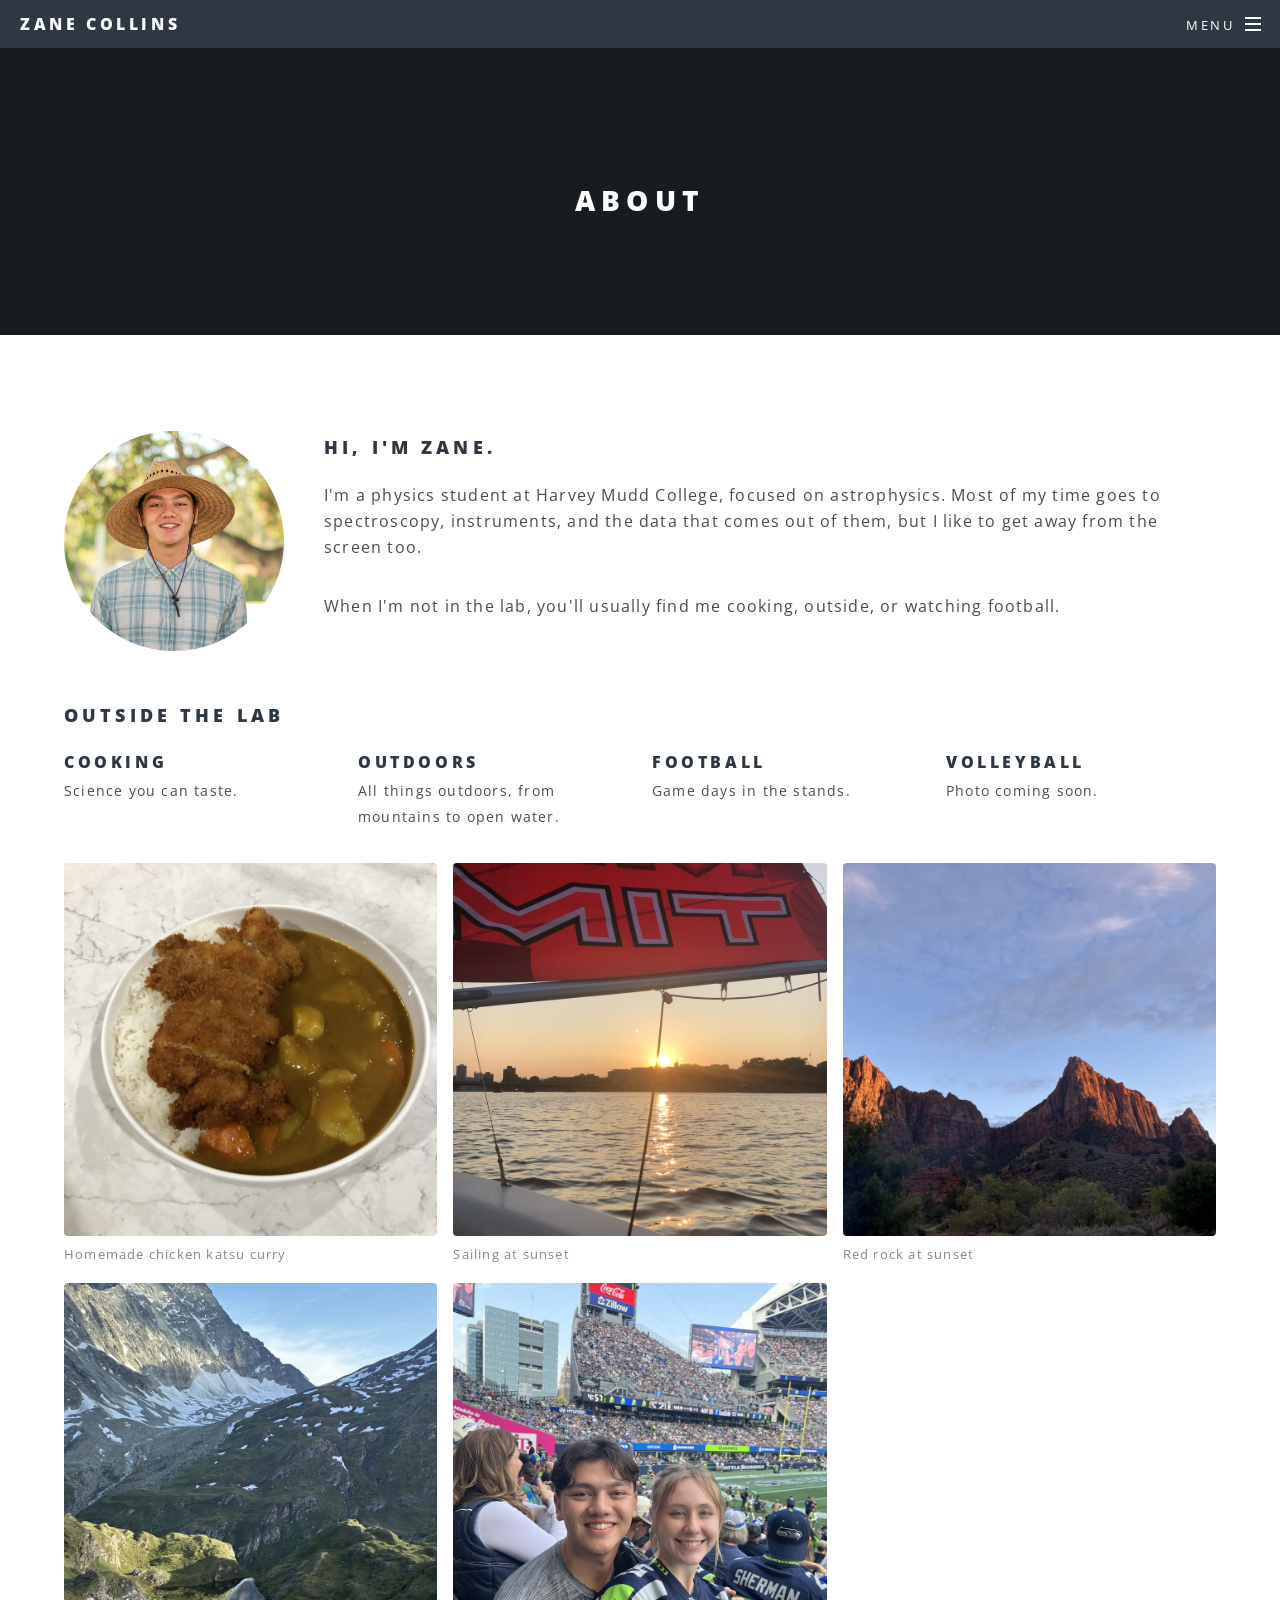
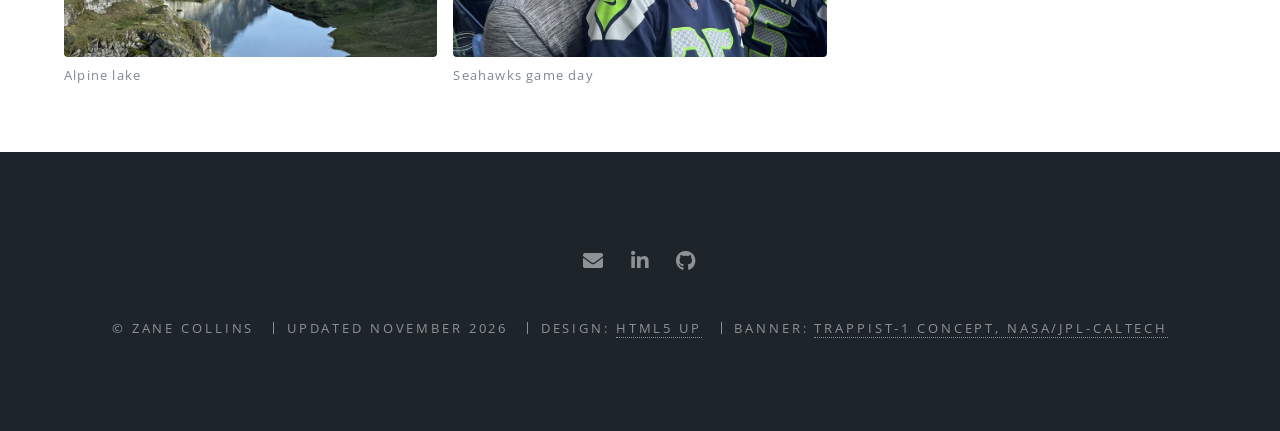
==== commit 53eb9a41: "Remove About page subtitle Co-Authored-By: Claude Opus 5.5 <noreply@anthropic.com> Claude-Session: h" ====
--- a/about.html
+++ b/about.html
@@ -44,7 +44,6 @@
 			<article id="main">
 				<header>
 					<h2>About</h2>
-					<p>The person behind the spectra</p>
 				</header>
 				<section class="wrapper style5">
 					<div class="inner">
